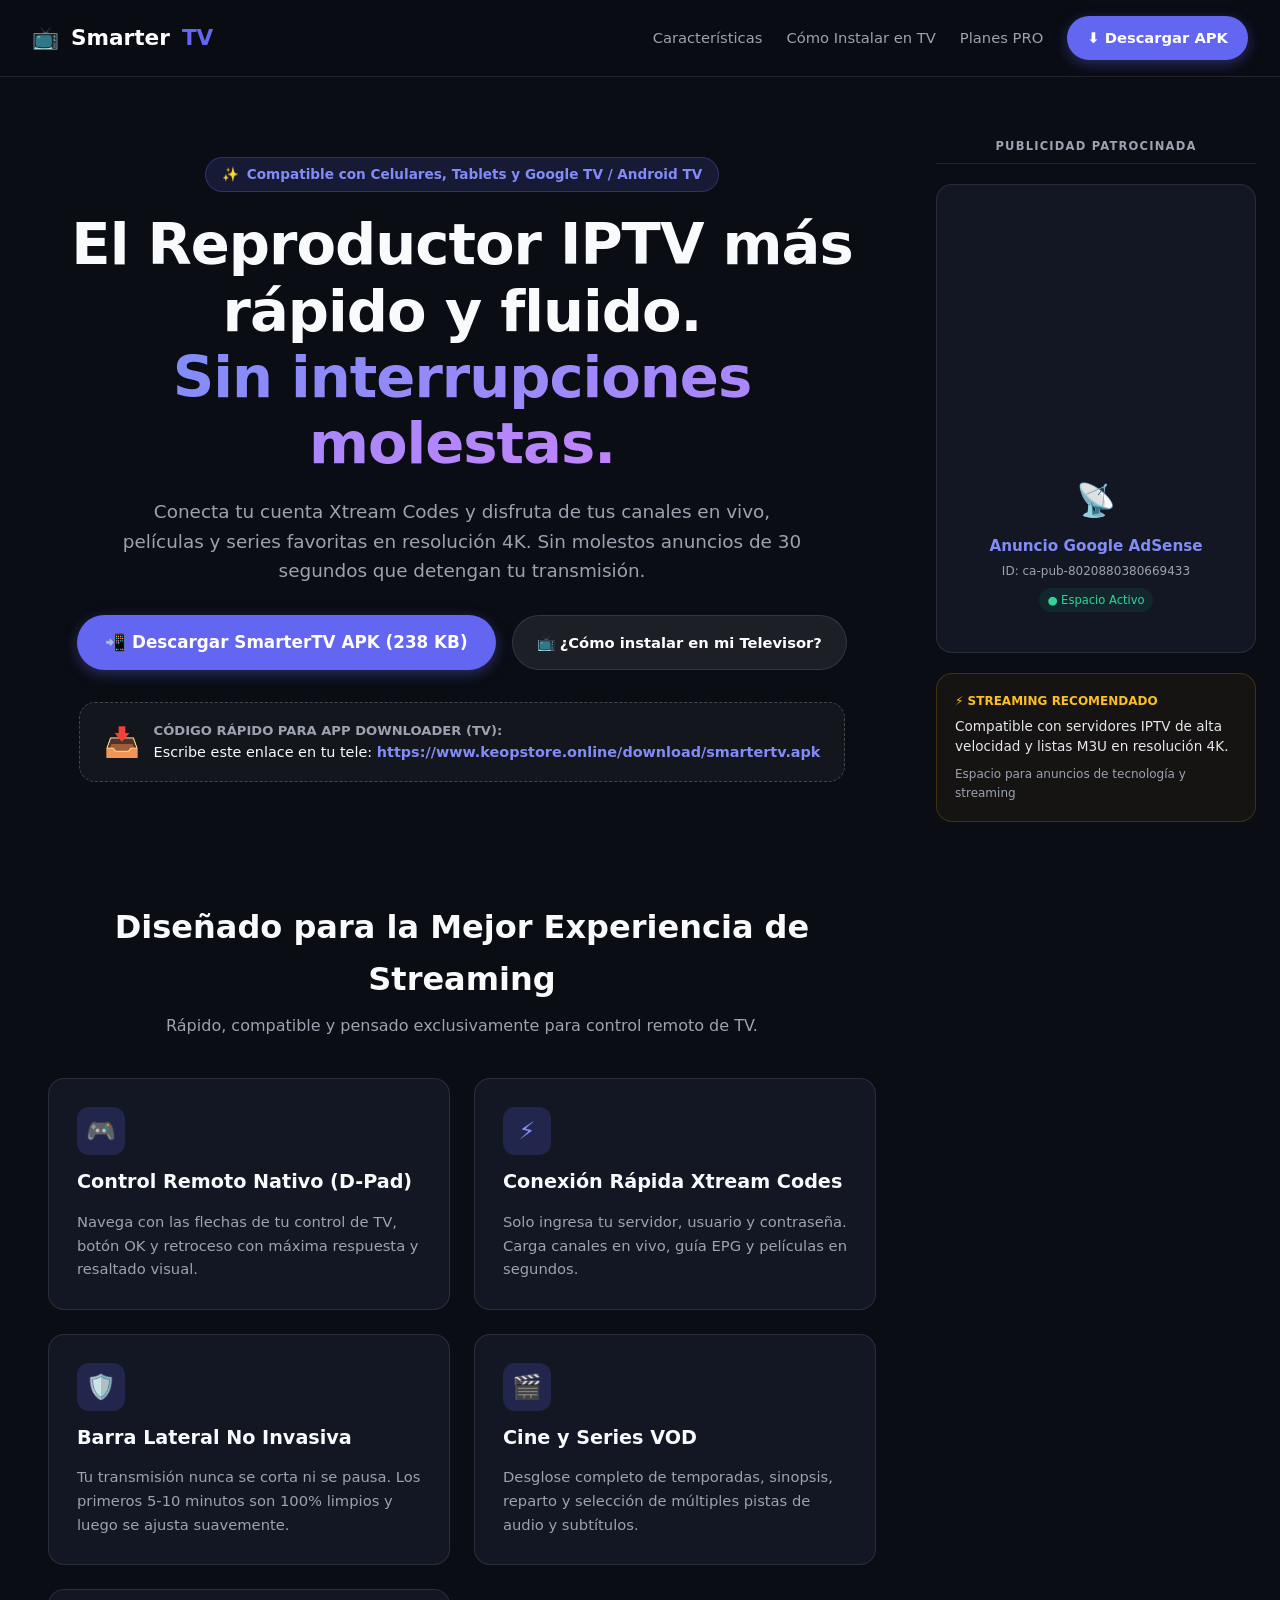
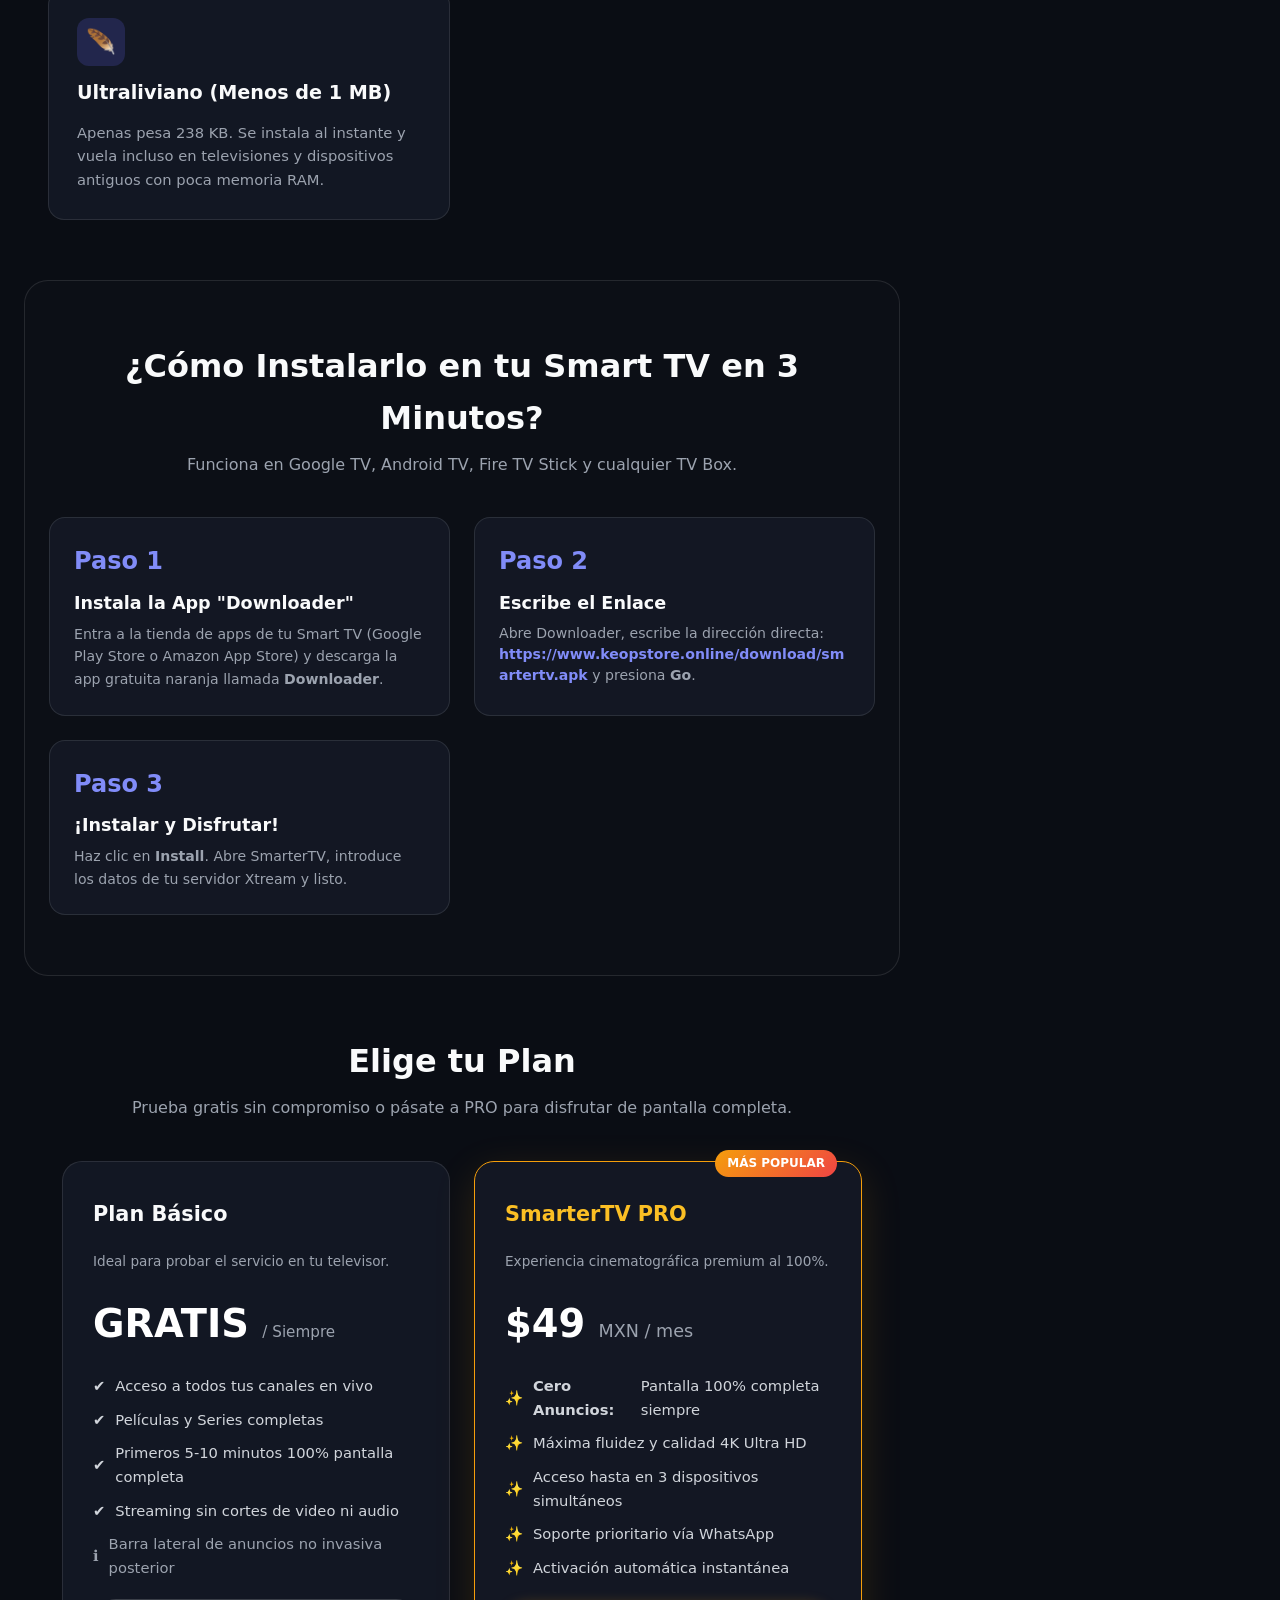
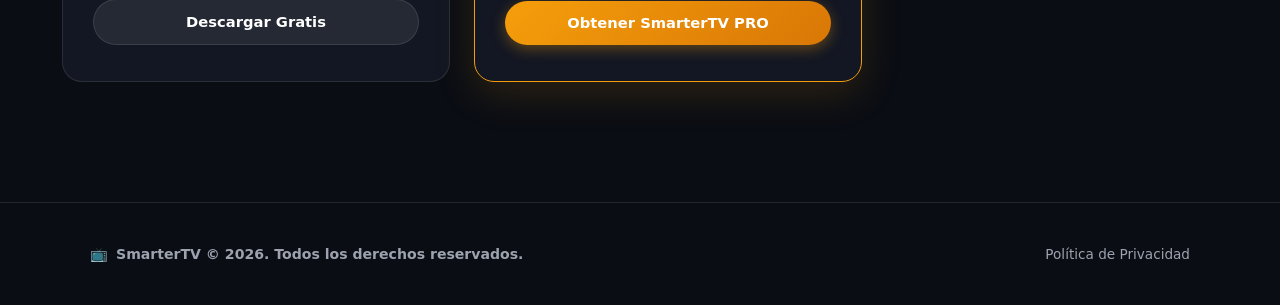
==== index.html @ 1b59f521 "seo: add Google Search Console site verification meta tag" ====
<!DOCTYPE html>
<html lang="es">
<head>
  <meta charset="UTF-8">
  <meta name="viewport" content="width=device-width, initial-scale=1.0">
  <title>SmarterTV - Reproductor IPTV para Android y Google TV</title>
  <meta name="description" content="Descarga SmarterTV APK para Android, Google TV y Fire TV. El reproductor IPTV más rápido y fluido con soporte para Xtream Codes y listas M3U en resolución 4K.">
  <meta name="keywords" content="smartertv, iptv smarter, descargar iptv apk, reproductor iptv android, google tv iptv, fire tv stick iptv, xtream codes player, iptv player apk, keopstore">
  <meta name="robots" content="index, follow">
  <meta name="google-site-verification" content="9b9QQz3nNaq6kg4qbpo79IBWrQBUPNA_Uh6lxM2m7lY">
  <link rel="canonical" href="https://www.keopstore.online/">

  <!-- Open Graph / Redes Sociales y WhatsApp -->
  <meta property="og:type" content="website">
  <meta property="og:url" content="https://www.keopstore.online/">
  <meta property="og:title" content="SmarterTV - Reproductor IPTV para Android y Google TV">
  <meta property="og:description" content="Descarga el reproductor IPTV más rápido y ligero (238 KB) para teléfonos, tablets y Smart TVs. Compatible con Xtream Codes.">
  <meta property="og:site_name" content="SmarterTV">

  <!-- Twitter Card -->
  <meta name="twitter:card" content="summary_large_image">
  <meta name="twitter:title" content="SmarterTV - Reproductor IPTV para Android y Google TV">
  <meta name="twitter:description" content="Descarga SmarterTV APK gratis. Compatible con Google TV, Android TV y Fire TV.">

  <!-- Marcado Estructurado Schema.org para Google Search -->
  <script type="application/ld+json">
  {
    "@context": "https://schema.org",
    "@type": "SoftwareApplication",
    "name": "SmarterTV",
    "operatingSystem": "Android, Android TV, Google TV, Fire OS",
    "applicationCategory": "MultimediaApplication",
    "offers": {
      "@type": "Offer",
      "price": "0",
      "priceCurrency": "MXN"
    },
    "description": "El reproductor IPTV más rápido y fluido para Android y Google TV con soporte para control remoto y Xtream Codes.",
    "downloadUrl": "https://www.keopstore.online/download/smartertv.apk",
    "fileSize": "238KB"
  }
  </script>

  <link rel="stylesheet" href="css/web.css">

  <!-- Google AdSense Oficial -->
  <script async src="https://pagead2.googlesyndication.com/pagead/js/adsbygoogle.js?client=ca-pub-8020880380669433"
     crossorigin="anonymous"></script>
</head>
<body>

  <!-- Navigation -->
  <header class="navbar">
    <a href="#" class="nav-brand">
      <span>📺</span> Smarter<span>TV</span>
    </a>
    <nav class="nav-links">
      <a href="#features" class="nav-link">Características</a>
      <a href="#how-to-install" class="nav-link">Cómo Instalar en TV</a>
      <a href="#pricing" class="nav-link">Planes PRO</a>
      <a href="/download/smartertv.apk" class="btn btn-primary">
        <span>⬇️ Descargar APK</span>
      </a>
    </nav>
  </header>

  <!-- Main Web Layout with Right Ad Sidebar -->
  <div class="web-layout">

    <!-- Left & Center Main Content Column -->
    <div class="web-main-column">

      <!-- Hero Section -->
      <section class="hero">
        <div class="hero-pill">
          <span>✨</span> Compatible con Celulares, Tablets y Google TV / Android TV
        </div>

        <h1 class="hero-title">
          El Reproductor IPTV más rápido y fluido.<br>
          <span>Sin interrupciones molestas.</span>
        </h1>

        <p class="hero-desc">
          Conecta tu cuenta Xtream Codes y disfruta de tus canales en vivo, películas y series favoritas en resolución 4K. Sin molestos anuncios de 30 segundos que detengan tu transmisión.
        </p>

        <div class="hero-actions">
          <a href="/download/smartertv.apk" class="btn btn-primary" style="padding: 14px 28px; font-size: 1.05rem;">
            <span>📲 Descargar SmarterTV APK (238 KB)</span>
          </a>
          <a href="#how-to-install" class="btn btn-secondary" style="padding: 14px 24px;">
            <span>📺 ¿Cómo instalar en mi Televisor?</span>
          </a>
        </div>

        <!-- Downloader App Direct Box for TV -->
        <div class="downloader-box">
          <div style="font-size: 1.8rem;">📥</div>
          <div style="text-align: left;">
            <div style="font-size: 0.82rem; color: var(--text-muted); font-weight: 600;">CÓDIGO RÁPIDO PARA APP DOWNLOADER (TV):</div>
            <div style="font-size: 0.9rem;">Escribe este enlace en tu tele: <strong style="color: #818cf8;">https://www.keopstore.online/download/smartertv.apk</strong></div>
          </div>
        </div>
      </section>

      <!-- Features Grid -->
      <section id="features" class="section">
        <div class="section-header">
          <h2 class="section-title">Diseñado para la Mejor Experiencia de Streaming</h2>
          <p style="color: var(--text-muted);">Rápido, compatible y pensado exclusivamente para control remoto de TV.</p>
        </div>

        <div class="features-grid">
          <div class="feature-card">
            <div class="feature-icon">🎮</div>
            <h3 style="font-size: 1.2rem; font-weight: 700;">Control Remoto Nativo (D-Pad)</h3>
            <p style="color: var(--text-muted); font-size: 0.92rem;">
              Navega con las flechas de tu control de TV, botón OK y retroceso con máxima respuesta y resaltado visual.
            </p>
          </div>

          <div class="feature-card">
            <div class="feature-icon">⚡</div>
            <h3 style="font-size: 1.2rem; font-weight: 700;">Conexión Rápida Xtream Codes</h3>
            <p style="color: var(--text-muted); font-size: 0.92rem;">
              Solo ingresa tu servidor, usuario y contraseña. Carga canales en vivo, guía EPG y películas en segundos.
            </p>
          </div>

          <div class="feature-card">
            <div class="feature-icon">🛡️</div>
            <h3 style="font-size: 1.2rem; font-weight: 700;">Barra Lateral No Invasiva</h3>
            <p style="color: var(--text-muted); font-size: 0.92rem;">
              Tu transmisión nunca se corta ni se pausa. Los primeros 5-10 minutos son 100% limpios y luego se ajusta suavemente.
            </p>
          </div>

          <div class="feature-card">
            <div class="feature-icon">🎬</div>
            <h3 style="font-size: 1.2rem; font-weight: 700;">Cine y Series VOD</h3>
            <p style="color: var(--text-muted); font-size: 0.92rem;">
              Desglose completo de temporadas, sinopsis, reparto y selección de múltiples pistas de audio y subtítulos.
            </p>
          </div>

          <div class="feature-card">
            <div class="feature-icon">🪶</div>
            <h3 style="font-size: 1.2rem; font-weight: 700;">Ultraliviano (Menos de 1 MB)</h3>
            <p style="color: var(--text-muted); font-size: 0.92rem;">
              Apenas pesa 238 KB. Se instala al instante y vuela incluso en televisiones y dispositivos antiguos con poca memoria RAM.
            </p>
          </div>
        </div>
      </section>

      <!-- How to Install on TV -->
      <section id="how-to-install" class="section" style="background: rgba(255,255,255,0.01); border-radius: 24px; border: 1px solid var(--border);">
        <div class="section-header">
          <h2 class="section-title">¿Cómo Instalarlo en tu Smart TV en 3 Minutos?</h2>
          <p style="color: var(--text-muted);">Funciona en Google TV, Android TV, Fire TV Stick y cualquier TV Box.</p>
        </div>

        <div style="display: grid; grid-template-columns: repeat(auto-fit, minmax(260px, 1fr)); gap: 24px;">
          <div style="background: var(--bg-card); padding: 24px; border-radius: 16px; border: 1px solid var(--border);">
            <div style="font-size: 1.5rem; font-weight: 800; color: #818cf8; margin-bottom: 8px;">Paso 1</div>
            <h4 style="font-size: 1.1rem; margin-bottom: 6px;">Instala la App "Downloader"</h4>
            <p style="color: var(--text-muted); font-size: 0.88rem;">
              Entra a la tienda de apps de tu Smart TV (Google Play Store o Amazon App Store) y descarga la app gratuita naranja llamada <strong>Downloader</strong>.
            </p>
          </div>

          <div style="background: var(--bg-card); padding: 24px; border-radius: 16px; border: 1px solid var(--border);">
            <div style="font-size: 1.5rem; font-weight: 800; color: #818cf8; margin-bottom: 8px;">Paso 2</div>
            <h4 style="font-size: 1.1rem; margin-bottom: 6px;">Escribe el Enlace</h4>
            <p style="color: var(--text-muted); font-size: 0.88rem; line-height: 1.5;">
              Abre Downloader, escribe la dirección directa: <br><strong style="color: #818cf8; word-break: break-all;">https://www.keopstore.online/download/smartertv.apk</strong> y presiona <strong>Go</strong>.
            </p>
          </div>

          <div style="background: var(--bg-card); padding: 24px; border-radius: 16px; border: 1px solid var(--border);">
            <div style="font-size: 1.5rem; font-weight: 800; color: #818cf8; margin-bottom: 8px;">Paso 3</div>
            <h4 style="font-size: 1.1rem; margin-bottom: 6px;">¡Instalar y Disfrutar!</h4>
            <p style="color: var(--text-muted); font-size: 0.88rem;">
              Haz clic en <strong>Install</strong>. Abre SmarterTV, introduce los datos de tu servidor Xtream y listo.
            </p>
          </div>
        </div>
      </section>

      <!-- Pricing Plans -->
      <section id="pricing" class="section">
        <div class="section-header">
          <h2 class="section-title">Elige tu Plan</h2>
          <p style="color: var(--text-muted);">Prueba gratis sin compromiso o pásate a PRO para disfrutar de pantalla completa.</p>
        </div>

        <div class="pricing-grid">
          <!-- Free Plan -->
          <div class="price-card">
            <h3 style="font-size: 1.3rem;">Plan Básico</h3>
            <p style="color: var(--text-muted); font-size: 0.85rem;">Ideal para probar el servicio en tu televisor.</p>
            <div class="price-tag">GRATIS <span>/ Siempre</span></div>

            <ul class="feature-list">
              <li><span>✔</span> Acceso a todos tus canales en vivo</li>
              <li><span>✔</span> Películas y Series completas</li>
              <li><span>✔</span> Primeros 5-10 minutos 100% pantalla completa</li>
              <li><span>✔</span> Streaming sin cortes de video ni audio</li>
              <li style="color: var(--text-muted);"><span>ℹ</span> Barra lateral de anuncios no invasiva posterior</li>
            </ul>

            <a href="/download/smartertv.apk" class="btn btn-secondary" style="margin-top: auto;">Descargar Gratis</a>
          </div>

          <!-- PRO Plan -->
          <div class="price-card featured">
            <div style="position: absolute; top: -12px; right: 24px; background: linear-gradient(135deg, #f59e0b, #ef4444); color:#fff; font-size:0.75rem; font-weight:800; padding:4px 12px; border-radius:9999px;">
              MÁS POPULAR
            </div>

            <h3 style="font-size: 1.3rem; color: #fbbf24;">SmarterTV PRO</h3>
            <p style="color: var(--text-muted); font-size: 0.85rem;">Experiencia cinematográfica premium al 100%.</p>
            <div class="price-tag">$49 <span style="font-size:1.1rem;">MXN / mes</span></div>

            <ul class="feature-list">
              <li><span>✨</span> <strong>Cero Anuncios:</strong> Pantalla 100% completa siempre</li>
              <li><span>✨</span> Máxima fluidez y calidad 4K Ultra HD</li>
              <li><span>✨</span> Acceso hasta en 3 dispositivos simultáneos</li>
              <li><span>✨</span> Soporte prioritario vía WhatsApp</li>
              <li><span>✨</span> Activación automática instantánea</li>
            </ul>

            <a href="#pricing" onclick="alert('Escanea el código QR desde tu app SmarterTV en la tele o contáctanos para activar tu código PRO.')" class="btn btn-gold" style="margin-top: auto;">
              Obtener SmarterTV PRO
            </a>
          </div>
        </div>
      </section>

    </div>

    <!-- Right Column: AdSense & Sponsor Sticky Sidebar -->
    <aside class="web-ad-sidebar">
      <div class="ad-sticky-container">
        <div class="ad-header-label">PUBLICIDAD PATROCINADA</div>

        <!-- Google AdSense Official Block -->
        <div class="adsense-slot-wrapper">
          <ins class="adsbygoogle"
               style="display:block; width: 100%; min-height: 250px;"
               data-ad-client="ca-pub-8020880380669433"
               data-ad-format="rectangle,vertical"
               data-full-width-responsive="true"></ins>
          <script>
               (adsbygoogle = window.adsbygoogle || []).push({});
          </script>

          <!-- Marco visual de respaldo / Informativo mientras Google aprueba el dominio -->
          <div class="ad-placeholder-frame">
            <div style="font-size: 2rem; margin-bottom: 8px;">📡</div>
            <div style="font-weight: 700; color: #818cf8; font-size: 0.95rem;">Anuncio Google AdSense</div>
            <div style="color: var(--text-muted); font-size: 0.75rem; margin-top: 4px;">ID: ca-pub-8020880380669433</div>
            <div style="font-size: 0.72rem; color: #34d399; margin-top: 6px; background: rgba(16, 185, 129, 0.1); padding: 3px 8px; border-radius: 9999px;">
              ● Espacio Activo
            </div>
          </div>
        </div>

        <!-- Sponsor Direct Box -->
        <div class="ad-sponsor-box">
          <div style="font-size: 0.75rem; color: #fbbf24; font-weight: 700; text-transform: uppercase; margin-bottom: 6px;">⚡ Streaming Recomendado</div>
          <div style="font-size: 0.85rem; color: #e5e7eb; line-height: 1.45; margin-bottom: 8px;">
            Compatible con servidores IPTV de alta velocidad y listas M3U en resolución 4K.
          </div>
          <div style="font-size: 0.75rem; color: var(--text-muted);">Espacio para anuncios de tecnología y streaming</div>
        </div>
      </div>
    </aside>

  </div>

  <!-- Footer -->
  <footer class="footer">
    <div style="max-width: 1100px; margin: 0 auto; display: flex; flex-wrap: wrap; justify-content: space-between; align-items: center; gap: 20px;">
      <div style="display: flex; align-items: center; gap: 8px; font-weight: 700;">
        <span>📺</span> SmarterTV &copy; 2026. Todos los derechos reservados.
      </div>
      <div>
        <a href="privacy.html" style="color: var(--text-muted); text-decoration: none; font-size: 0.85rem;">
          Política de Privacidad
        </a>
      </div>
    </div>
  </footer>

</body>
</html>
---- css/web.css ----
/* ==========================================================================
   SmarterTV - Web Portal & Admin Panel Styles
   ========================================================================== */

:root {
  --bg-dark: #0a0d14;
  --bg-card: rgba(22, 27, 41, 0.75);
  --bg-surface: #141926;
  --bg-input: #1b2234;
  --primary: #6366f1;
  --primary-hover: #4f46e5;
  --primary-glow: rgba(99, 102, 241, 0.35);
  --accent-gold: #f59e0b;
  --accent-green: #10b981;
  --accent-red: #ef4444;
  --text-main: #f9fafb;
  --text-muted: #9ca3af;
  --border: rgba(255, 255, 255, 0.1);
  --radius-pill: 9999px;
  --radius-card: 16px;
  --font-family: system-ui, -apple-system, BlinkMacSystemFont, "Segoe UI", Roboto, sans-serif;
}

* {
  box-sizing: border-box;
  margin: 0;
  padding: 0;
}

body {
  font-family: var(--font-family);
  background: var(--bg-dark);
  color: var(--text-main);
  line-height: 1.6;
  overflow-x: hidden;
}

/* ================= Navbar ================= */
.navbar {
  position: sticky;
  top: 0;
  z-index: 100;
  background: rgba(10, 13, 20, 0.88);
  backdrop-filter: blur(14px);
  border-bottom: 1px solid var(--border);
  padding: 16px 32px;
  display: flex;
  align-items: center;
  justify-content: space-between;
}

.nav-brand {
  display: flex;
  align-items: center;
  gap: 12px;
  text-decoration: none;
  color: #ffffff;
  font-size: 1.35rem;
  font-weight: 800;
}

.nav-brand span {
  color: var(--primary);
}

.nav-links {
  display: flex;
  align-items: center;
  gap: 24px;
}

.nav-link {
  color: var(--text-muted);
  text-decoration: none;
  font-size: 0.92rem;
  font-weight: 500;
  transition: color 0.2s;
}

.nav-link:hover,
.nav-link.active {
  color: #ffffff;
}

/* ================= Buttons ================= */
.btn {
  padding: 10px 20px;
  border-radius: var(--radius-pill);
  font-size: 0.92rem;
  font-weight: 600;
  text-decoration: none;
  display: inline-flex;
  align-items: center;
  justify-content: center;
  gap: 8px;
  cursor: pointer;
  border: none;
  transition: all 0.2s cubic-bezier(0.4, 0, 0.2, 1);
}

.btn-primary {
  background: var(--primary);
  color: #ffffff;
  box-shadow: 0 4px 14px var(--primary-glow);
}

.btn-primary:hover {
  background: var(--primary-hover);
  transform: translateY(-2px);
  box-shadow: 0 8px 24px var(--primary-glow);
}

.btn-gold {
  background: linear-gradient(135deg, #f59e0b, #d97706);
  color: #ffffff;
  box-shadow: 0 4px 14px rgba(245, 158, 11, 0.35);
}

.btn-gold:hover {
  transform: translateY(-2px);
  box-shadow: 0 8px 24px rgba(245, 158, 11, 0.5);
}

.btn-secondary {
  background: rgba(255, 255, 255, 0.08);
  color: #ffffff;
  border: 1px solid var(--border);
}

.btn-secondary:hover {
  background: rgba(255, 255, 255, 0.14);
}

/* ================= Hero Section ================= */
.hero {
  padding: 80px 24px 60px;
  max-width: 1100px;
  margin: 0 auto;
  text-align: center;
  display: flex;
  flex-direction: column;
  align-items: center;
  gap: 20px;
}

.hero-pill {
  display: inline-flex;
  align-items: center;
  gap: 8px;
  padding: 6px 16px;
  background: rgba(99, 102, 241, 0.15);
  border: 1px solid rgba(99, 102, 241, 0.3);
  border-radius: var(--radius-pill);
  color: #818cf8;
  font-size: 0.85rem;
  font-weight: 600;
}

.hero-title {
  font-size: clamp(2.4rem, 5vw, 3.6rem);
  font-weight: 900;
  line-height: 1.15;
  letter-spacing: -1px;
}

.hero-title span {
  background: linear-gradient(135deg, #818cf8, #c084fc);
  -webkit-background-clip: text;
  -webkit-text-fill-color: transparent;
}

.hero-desc {
  font-size: 1.15rem;
  color: var(--text-muted);
  max-width: 680px;
}

.hero-actions {
  display: flex;
  flex-wrap: wrap;
  gap: 16px;
  justify-content: center;
  margin-top: 10px;
}

.downloader-box {
  background: rgba(255, 255, 255, 0.04);
  border: 1px dashed rgba(255, 255, 255, 0.2);
  border-radius: var(--radius-card);
  padding: 16px 24px;
  display: flex;
  align-items: center;
  gap: 14px;
  margin-top: 12px;
}

.downloader-code {
  font-family: monospace;
  font-size: 1.25rem;
  font-weight: 800;
  color: #fbbf24;
  background: rgba(0, 0, 0, 0.4);
  padding: 4px 12px;
  border-radius: 8px;
}

/* ================= Features Grid ================= */
.section {
  padding: 60px 24px;
  max-width: 1100px;
  margin: 0 auto;
}

.section-header {
  text-align: center;
  margin-bottom: 40px;
}

.section-title {
  font-size: 2rem;
  font-weight: 800;
  margin-bottom: 8px;
}

.features-grid {
  display: grid;
  grid-template-columns: repeat(auto-fit, minmax(300px, 1fr));
  gap: 24px;
}

.feature-card {
  background: var(--bg-card);
  border: 1px solid var(--border);
  border-radius: var(--radius-card);
  padding: 28px;
  display: flex;
  flex-direction: column;
  gap: 12px;
  transition: transform 0.2s, border-color 0.2s;
}

.feature-card:hover {
  transform: translateY(-4px);
  border-color: rgba(99, 102, 241, 0.4);
}

.feature-icon {
  width: 48px;
  height: 48px;
  border-radius: 12px;
  background: rgba(99, 102, 241, 0.2);
  color: #818cf8;
  display: flex;
  align-items: center;
  justify-content: center;
  font-size: 1.5rem;
}

/* ================= Pricing Cards ================= */
.pricing-grid {
  display: grid;
  grid-template-columns: repeat(auto-fit, minmax(280px, 1fr));
  gap: 24px;
  max-width: 800px;
  margin: 0 auto;
}

.price-card {
  background: var(--bg-card);
  border: 1px solid var(--border);
  border-radius: 20px;
  padding: 36px 30px;
  display: flex;
  flex-direction: column;
  gap: 20px;
  position: relative;
}

.price-card.featured {
  border-color: var(--accent-gold);
  box-shadow: 0 12px 40px rgba(245, 158, 11, 0.15);
}

.price-tag {
  font-size: 2.4rem;
  font-weight: 900;
  color: #ffffff;
}

.price-tag span {
  font-size: 0.95rem;
  color: var(--text-muted);
  font-weight: 500;
}

.feature-list {
  list-style: none;
  display: flex;
  flex-direction: column;
  gap: 10px;
  font-size: 0.92rem;
  color: #d1d5db;
}

.feature-list li {
  display: flex;
  align-items: center;
  gap: 10px;
}

/* ================= Admin Panel Styles ================= */
.admin-container {
  max-width: 1200px;
  margin: 40px auto;
  padding: 0 24px;
}

.stats-grid {
  display: grid;
  grid-template-columns: repeat(auto-fit, minmax(240px, 1fr));
  gap: 20px;
  margin-bottom: 32px;
}

.stat-card {
  background: var(--bg-card);
  border: 1px solid var(--border);
  border-radius: var(--radius-card);
  padding: 24px;
  display: flex;
  flex-direction: column;
  gap: 6px;
}

.stat-label {
  font-size: 0.82rem;
  text-transform: uppercase;
  color: var(--text-muted);
  font-weight: 600;
  letter-spacing: 0.5px;
}

.stat-value {
  font-size: 2rem;
  font-weight: 800;
  color: #ffffff;
}

.stat-sub {
  font-size: 0.78rem;
  color: var(--accent-green);
  display: flex;
  align-items: center;
  gap: 4px;
}

.table-card {
  background: var(--bg-card);
  border: 1px solid var(--border);
  border-radius: var(--radius-card);
  overflow: hidden;
}

.table-header {
  padding: 20px 24px;
  border-bottom: 1px solid var(--border);
  display: flex;
  align-items: center;
  justify-content: space-between;
}

.data-table {
  width: 100%;
  border-collapse: collapse;
  text-align: left;
  font-size: 0.9rem;
}

.data-table th {
  padding: 14px 24px;
  background: rgba(255, 255, 255, 0.02);
  color: var(--text-muted);
  font-weight: 600;
  border-bottom: 1px solid var(--border);
}

.data-table td {
  padding: 16px 24px;
  border-bottom: 1px solid var(--border);
  color: #e5e7eb;
}

.badge {
  padding: 4px 10px;
  border-radius: var(--radius-pill);
  font-size: 0.75rem;
  font-weight: 600;
  display: inline-block;
}

.badge-active {
  background: rgba(16, 185, 129, 0.15);
  color: #34d399;
}

.badge-trial {
  background: rgba(245, 158, 11, 0.15);
  color: #fbbf24;
}

.badge-expired {
  background: rgba(239, 68, 68, 0.15);
  color: #f87171;
}

/* Footer */
.footer {
  border-top: 1px solid var(--border);
  padding: 40px 24px;
  text-align: center;
  color: var(--text-muted);
  font-size: 0.88rem;
  margin-top: 60px;
}

/* ================= Right Ad Sidebar Layout ================= */
.web-layout {
  max-width: 1400px;
  margin: 0 auto;
  display: flex;
  gap: 36px;
  padding: 0 24px;
}

.web-main-column {
  flex: 1;
  min-width: 0;
}

.web-ad-sidebar {
  width: 320px;
  flex-shrink: 0;
  padding-top: 60px;
}

.ad-sticky-container {
  position: sticky;
  top: 96px;
  display: flex;
  flex-direction: column;
  gap: 20px;
}

.ad-header-label {
  font-size: 0.72rem;
  letter-spacing: 1.2px;
  font-weight: 700;
  color: var(--text-muted);
  text-align: center;
  border-bottom: 1px solid var(--border);
  padding-bottom: 8px;
}

.adsense-slot-wrapper {
  background: var(--bg-card);
  border: 1px solid var(--border);
  border-radius: var(--radius-card);
  padding: 16px;
  min-height: 280px;
  display: flex;
  flex-direction: column;
  align-items: center;
  justify-content: center;
  text-align: center;
  position: relative;
  overflow: hidden;
}

.ad-placeholder-frame {
  display: flex;
  flex-direction: column;
  align-items: center;
  justify-content: center;
  padding: 24px 16px;
}

.ad-sponsor-box {
  background: rgba(245, 158, 11, 0.05);
  border: 1px solid rgba(245, 158, 11, 0.2);
  border-radius: var(--radius-card);
  padding: 18px;
  text-align: left;
}

@media (max-width: 1100px) {
  .web-layout {
    flex-direction: column;
    padding: 0 16px;
  }
  .web-ad-sidebar {
    width: 100%;
    max-width: 580px;
    margin: 0 auto;
    padding-top: 20px;
    padding-bottom: 30px;
  }
  .ad-sticky-container {
    position: static;
  }
}
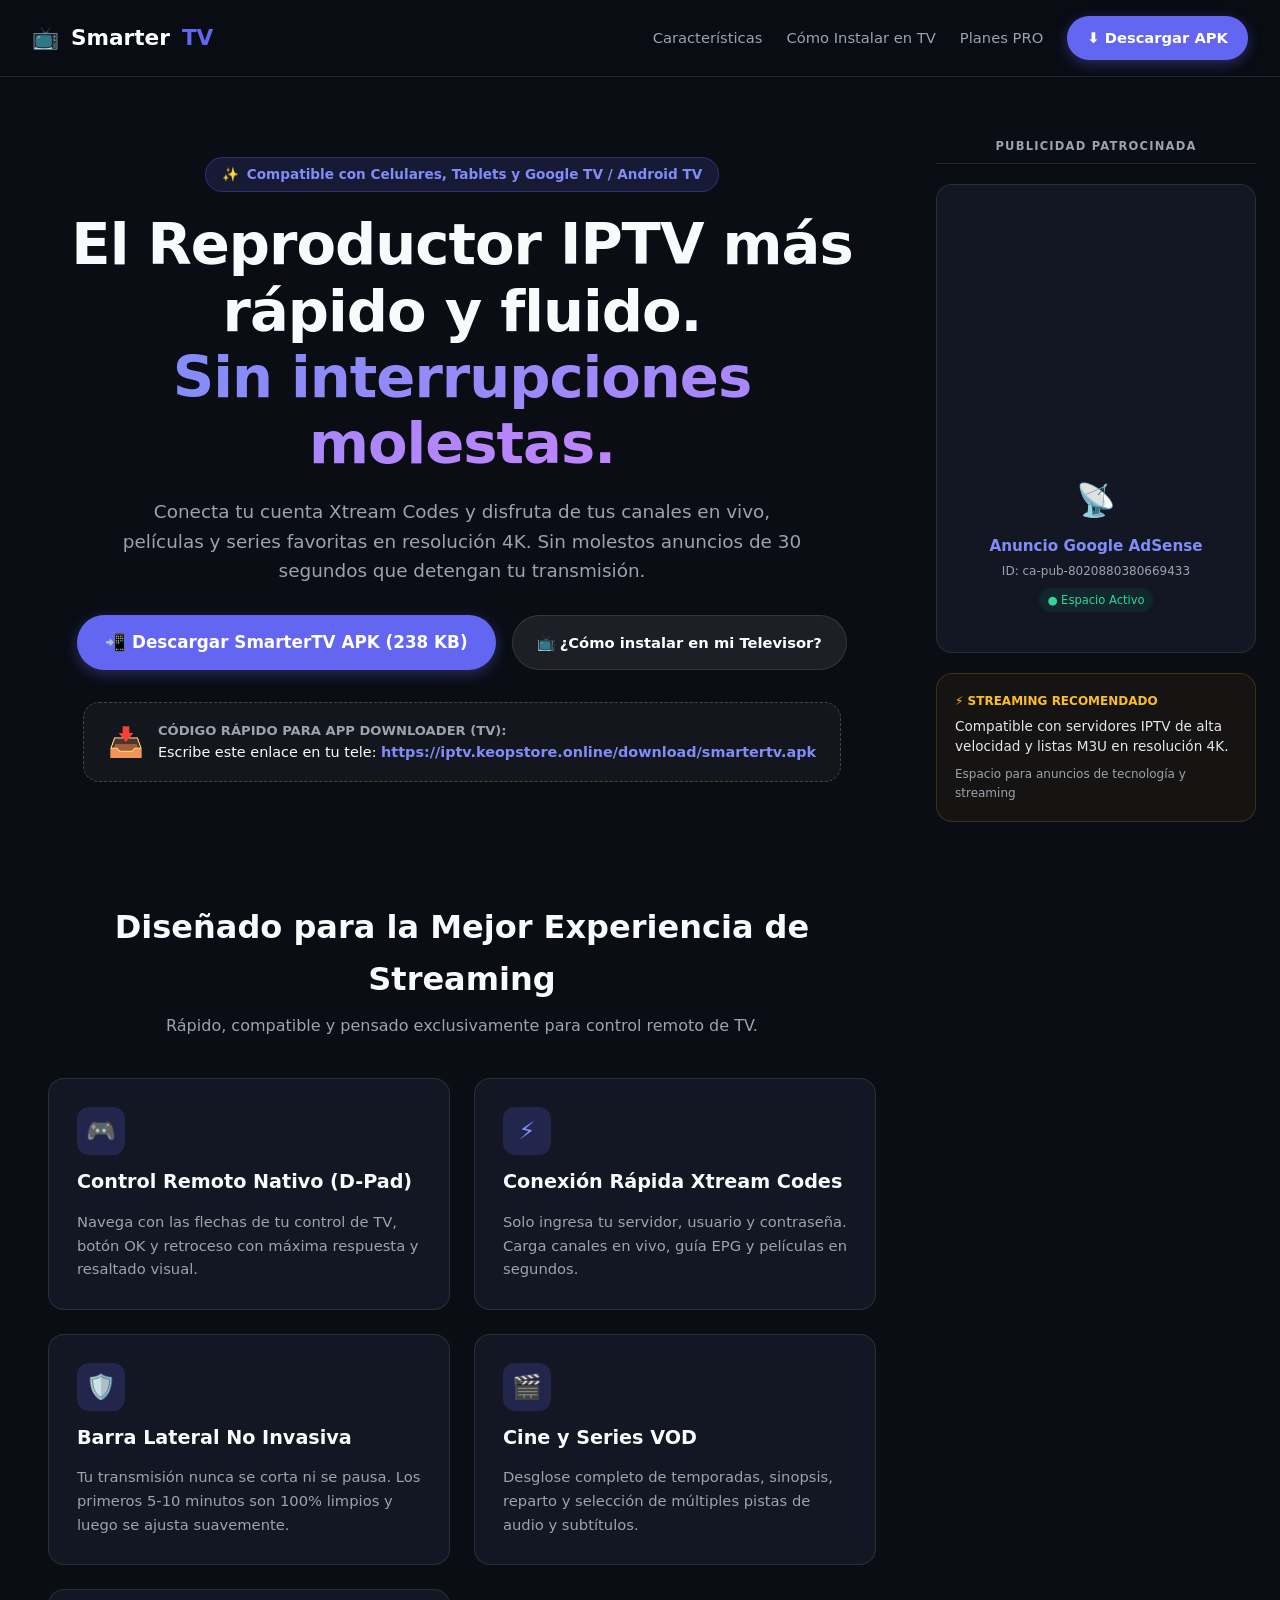
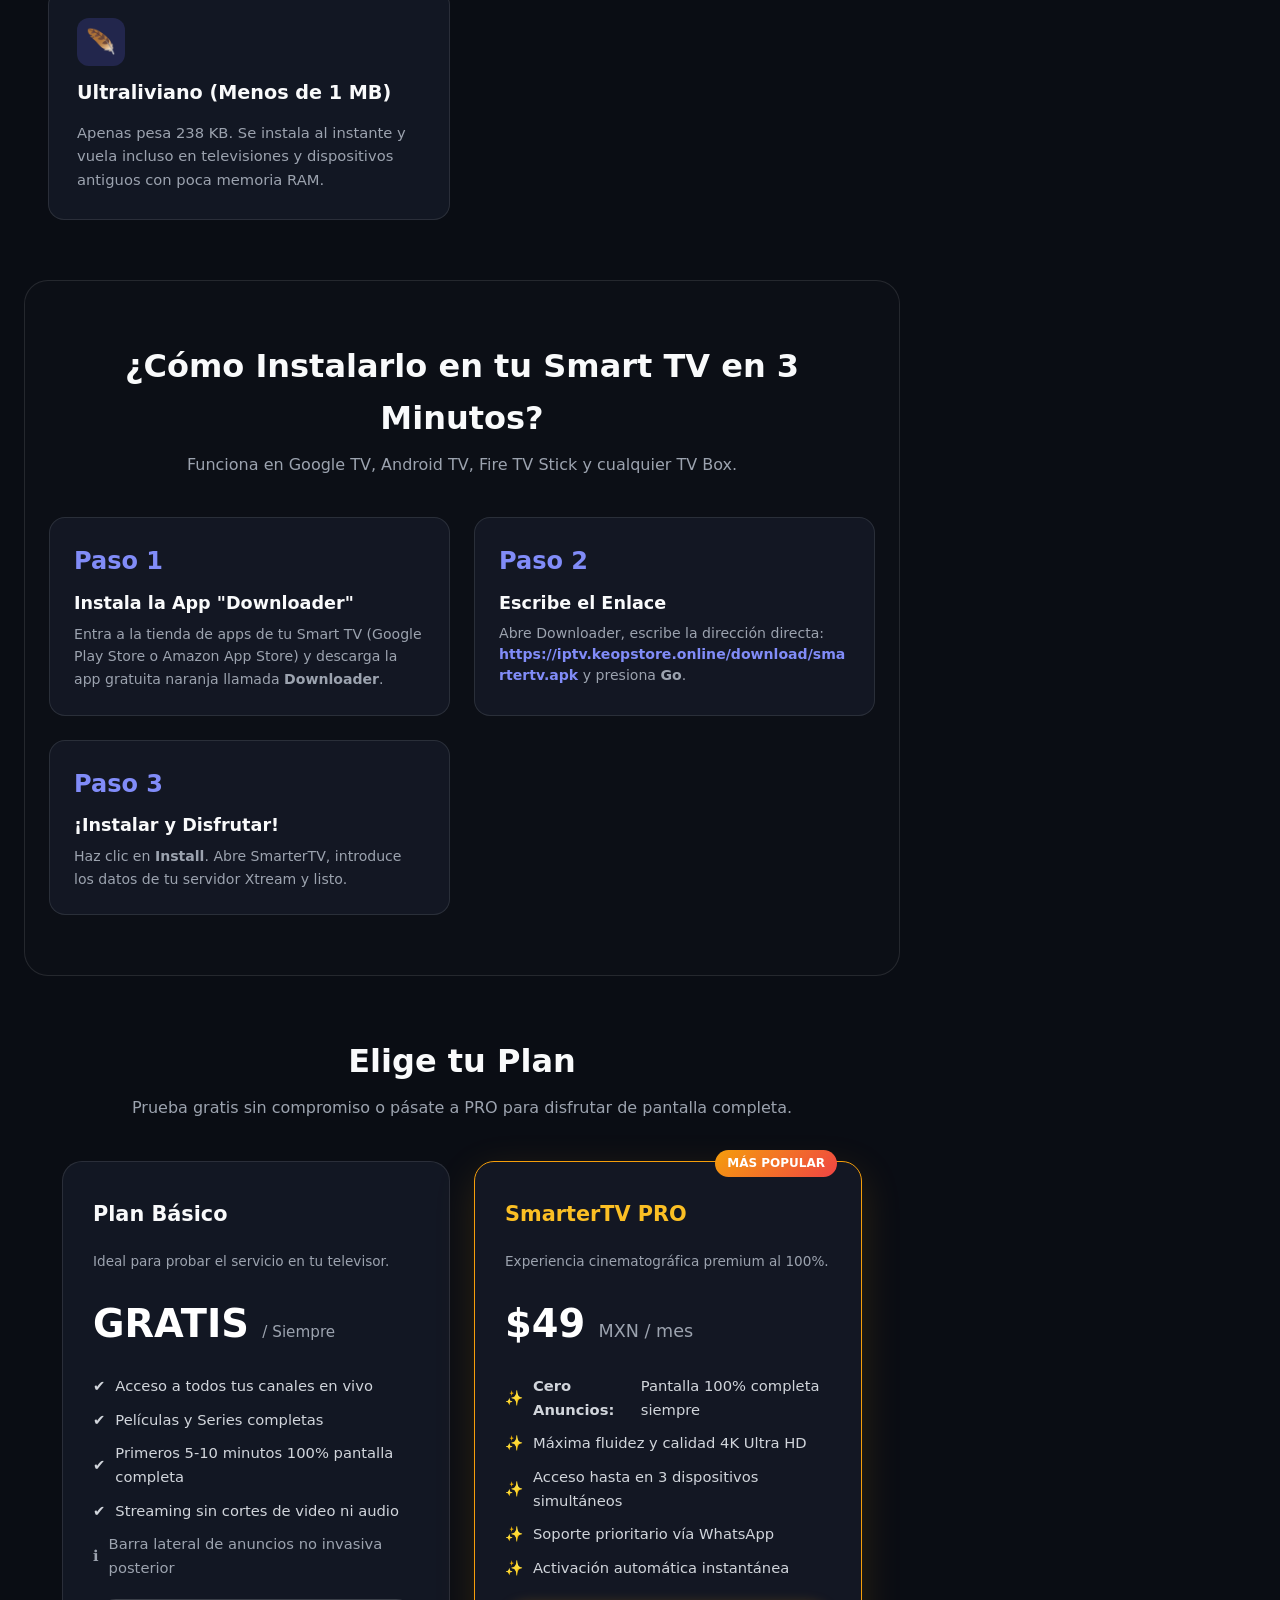
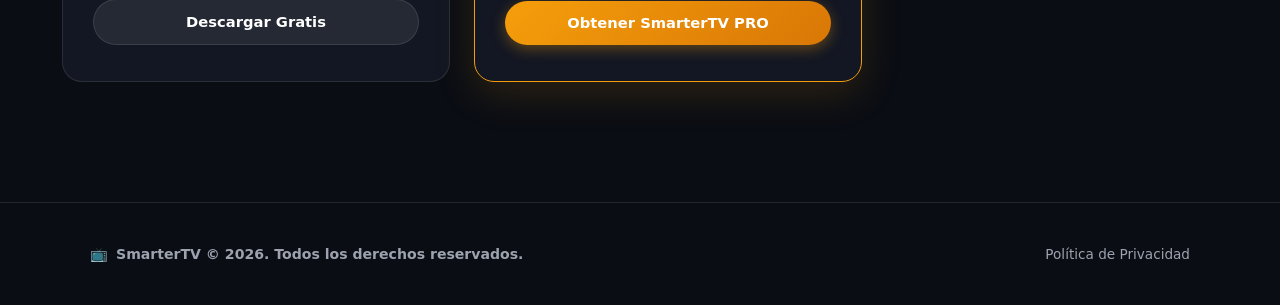
==== commit 512b9dc0: "feat: migrate domain references to iptv.keopstore.online subdomain" ====
--- a/index.html
+++ b/index.html
@@ -8,11 +8,11 @@
   <meta name="keywords" content="smartertv, iptv smarter, descargar iptv apk, reproductor iptv android, google tv iptv, fire tv stick iptv, xtream codes player, iptv player apk, keopstore">
   <meta name="robots" content="index, follow">
   <meta name="google-site-verification" content="9b9QQz3nNaq6kg4qbpo79IBWrQBUPNA_Uh6lxM2m7lY">
-  <link rel="canonical" href="https://www.keopstore.online/">
+  <link rel="canonical" href="https://iptv.keopstore.online/">
 
   <!-- Open Graph / Redes Sociales y WhatsApp -->
   <meta property="og:type" content="website">
-  <meta property="og:url" content="https://www.keopstore.online/">
+  <meta property="og:url" content="https://iptv.keopstore.online/">
   <meta property="og:title" content="SmarterTV - Reproductor IPTV para Android y Google TV">
   <meta property="og:description" content="Descarga el reproductor IPTV más rápido y ligero (238 KB) para teléfonos, tablets y Smart TVs. Compatible con Xtream Codes.">
   <meta property="og:site_name" content="SmarterTV">
@@ -36,7 +36,7 @@
       "priceCurrency": "MXN"
     },
     "description": "El reproductor IPTV más rápido y fluido para Android y Google TV con soporte para control remoto y Xtream Codes.",
-    "downloadUrl": "https://www.keopstore.online/download/smartertv.apk",
+    "downloadUrl": "https://iptv.keopstore.online/download/smartertv.apk",
     "fileSize": "238KB"
   }
   </script>
@@ -99,7 +99,7 @@
           <div style="font-size: 1.8rem;">📥</div>
           <div style="text-align: left;">
             <div style="font-size: 0.82rem; color: var(--text-muted); font-weight: 600;">CÓDIGO RÁPIDO PARA APP DOWNLOADER (TV):</div>
-            <div style="font-size: 0.9rem;">Escribe este enlace en tu tele: <strong style="color: #818cf8;">https://www.keopstore.online/download/smartertv.apk</strong></div>
+            <div style="font-size: 0.9rem;">Escribe este enlace en tu tele: <strong style="color: #818cf8;">https://iptv.keopstore.online/download/smartertv.apk</strong></div>
           </div>
         </div>
       </section>
@@ -174,7 +174,7 @@
             <div style="font-size: 1.5rem; font-weight: 800; color: #818cf8; margin-bottom: 8px;">Paso 2</div>
             <h4 style="font-size: 1.1rem; margin-bottom: 6px;">Escribe el Enlace</h4>
             <p style="color: var(--text-muted); font-size: 0.88rem; line-height: 1.5;">
-              Abre Downloader, escribe la dirección directa: <br><strong style="color: #818cf8; word-break: break-all;">https://www.keopstore.online/download/smartertv.apk</strong> y presiona <strong>Go</strong>.
+              Abre Downloader, escribe la dirección directa: <br><strong style="color: #818cf8; word-break: break-all;">https://iptv.keopstore.online/download/smartertv.apk</strong> y presiona <strong>Go</strong>.
             </p>
           </div>
 
--- a/css/web.css
+++ b/css/web.css
@@ -492,6 +492,53 @@
   text-align: left;
 }
 
+/* ================= Form Controls ================= */
+.form-group {
+  display: flex;
+  flex-direction: column;
+  gap: 8px;
+  width: 100%;
+  margin-bottom: 18px;
+  text-align: left;
+}
+
+.form-label {
+  display: block;
+  font-size: 0.88rem;
+  font-weight: 600;
+  color: #f3f4f6;
+  margin-bottom: 2px;
+}
+
+.form-input {
+  width: 100%;
+  padding: 12px 16px;
+  border-radius: 10px;
+  border: 1px solid var(--border);
+  background: var(--bg-surface);
+  color: #ffffff;
+  font-size: 0.95rem;
+  box-sizing: border-box;
+  transition: all 0.2s ease;
+  font-family: inherit;
+  display: block;
+}
+
+.form-input:focus {
+  border-color: #818cf8;
+  outline: none;
+  box-shadow: 0 0 14px rgba(99, 102, 241, 0.35);
+  background: #181f30;
+}
+
+.form-help {
+  font-size: 0.78rem;
+  color: var(--text-muted);
+  line-height: 1.4;
+  margin-top: 4px;
+  display: block;
+}
+
 @media (max-width: 1100px) {
   .web-layout {
     flex-direction: column;
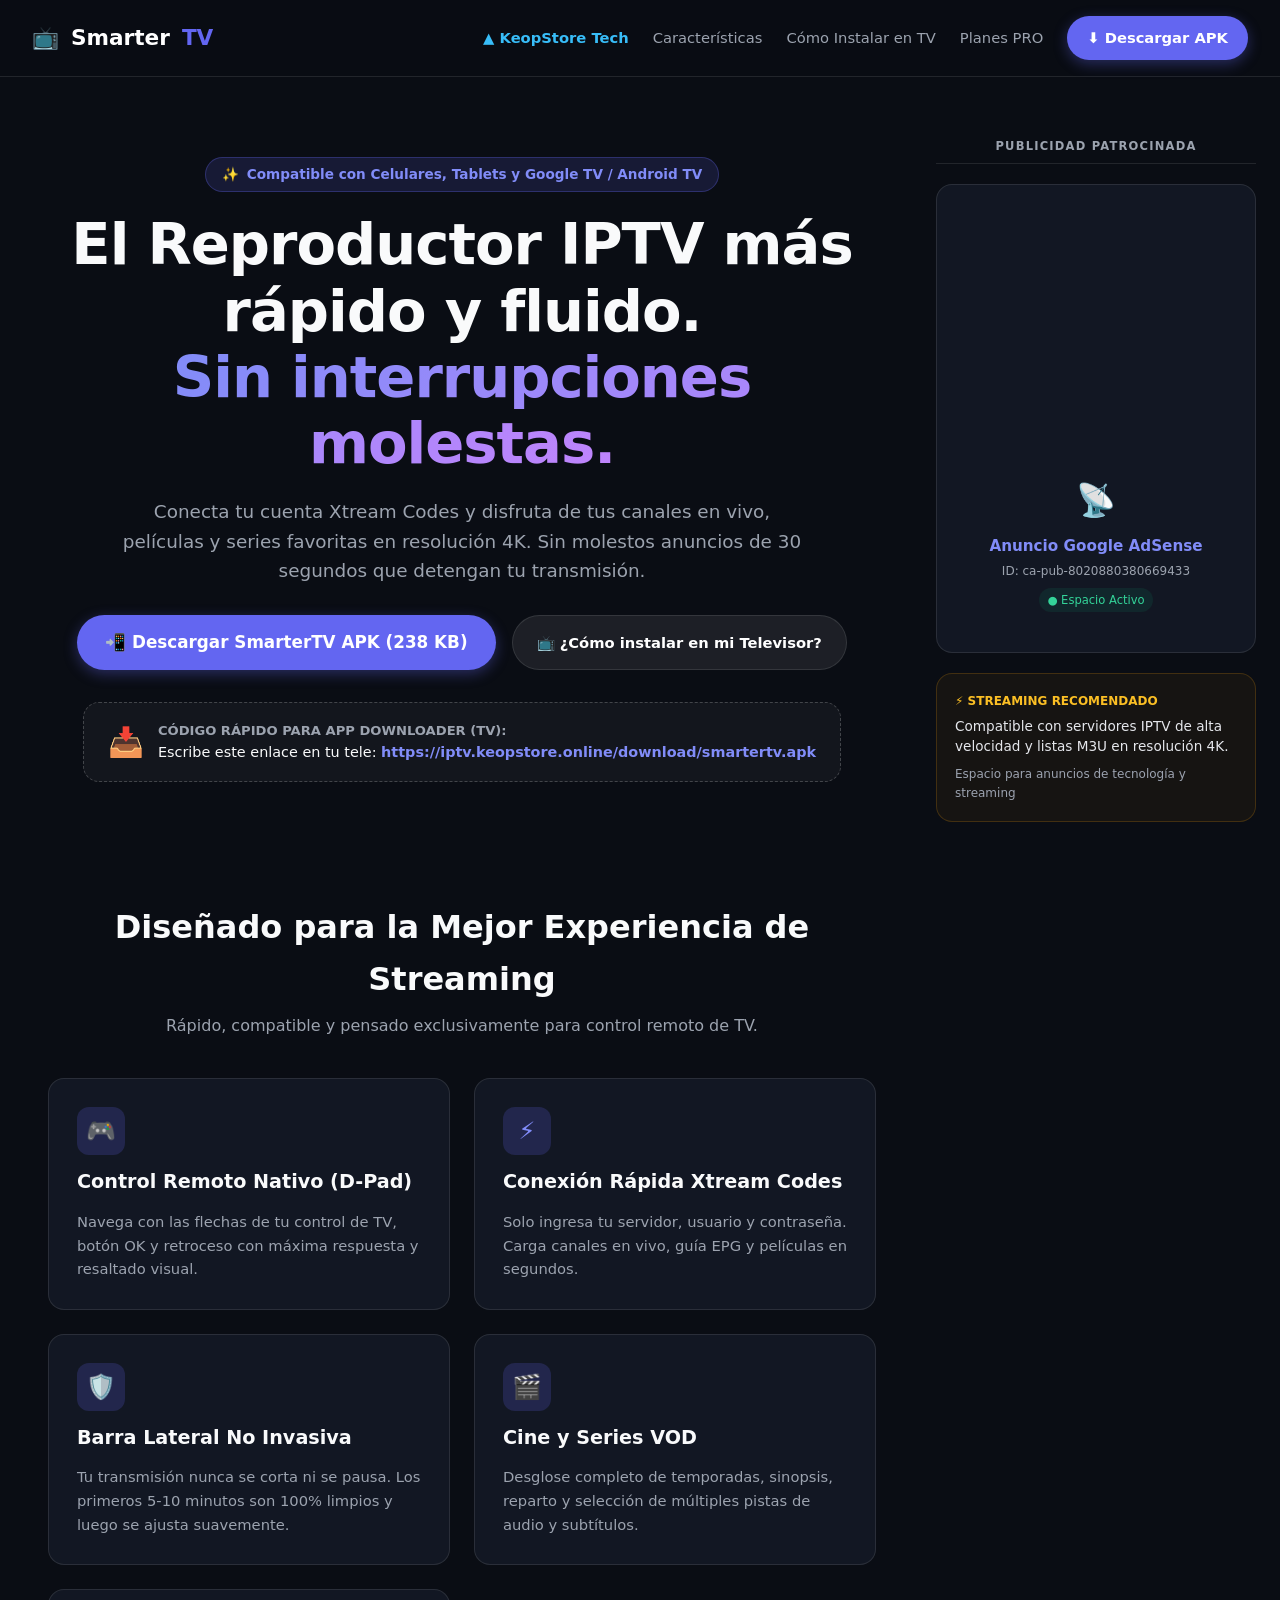
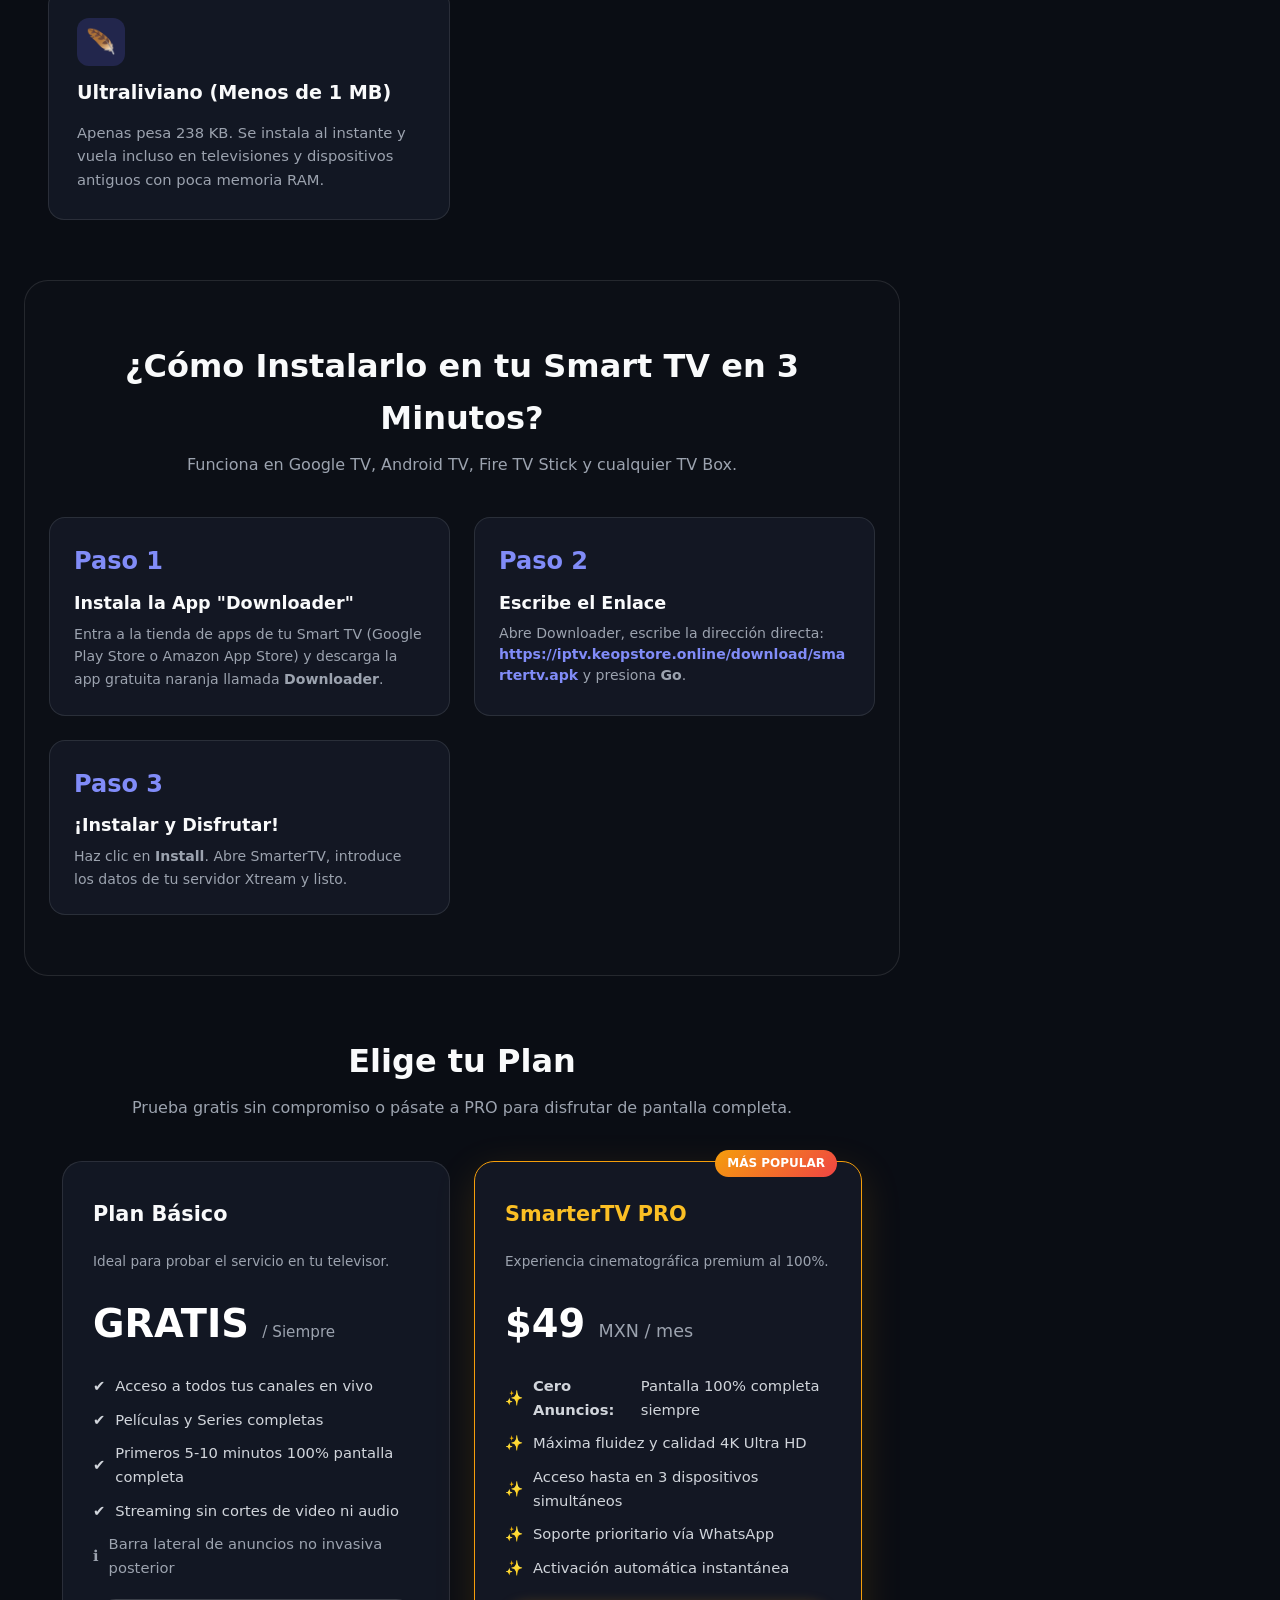
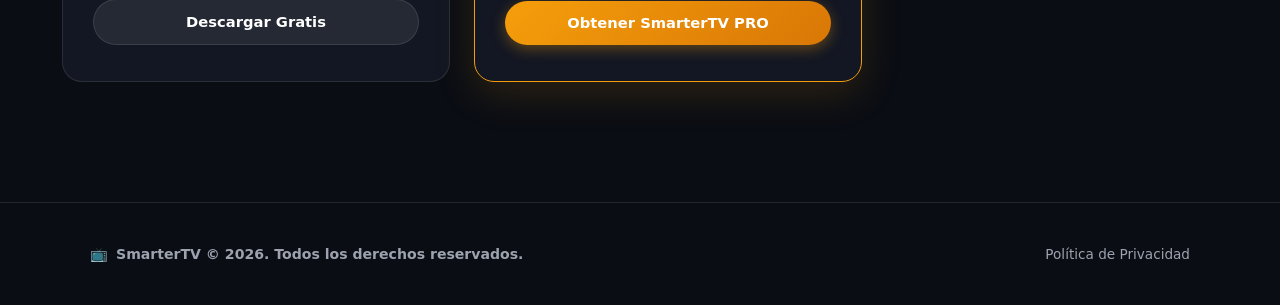
==== commit 465540d5: "Add link to KeopStore Tech portal in navigation" ====
--- a/index.html
+++ b/index.html
@@ -55,6 +55,7 @@
       <span>📺</span> Smarter<span>TV</span>
     </a>
     <nav class="nav-links">
+      <a href="https://keopstore.online" target="_blank" class="nav-link" style="color: #38bdf8; font-weight: 600;">▲ KeopStore Tech</a>
       <a href="#features" class="nav-link">Características</a>
       <a href="#how-to-install" class="nav-link">Cómo Instalar en TV</a>
       <a href="#pricing" class="nav-link">Planes PRO</a>
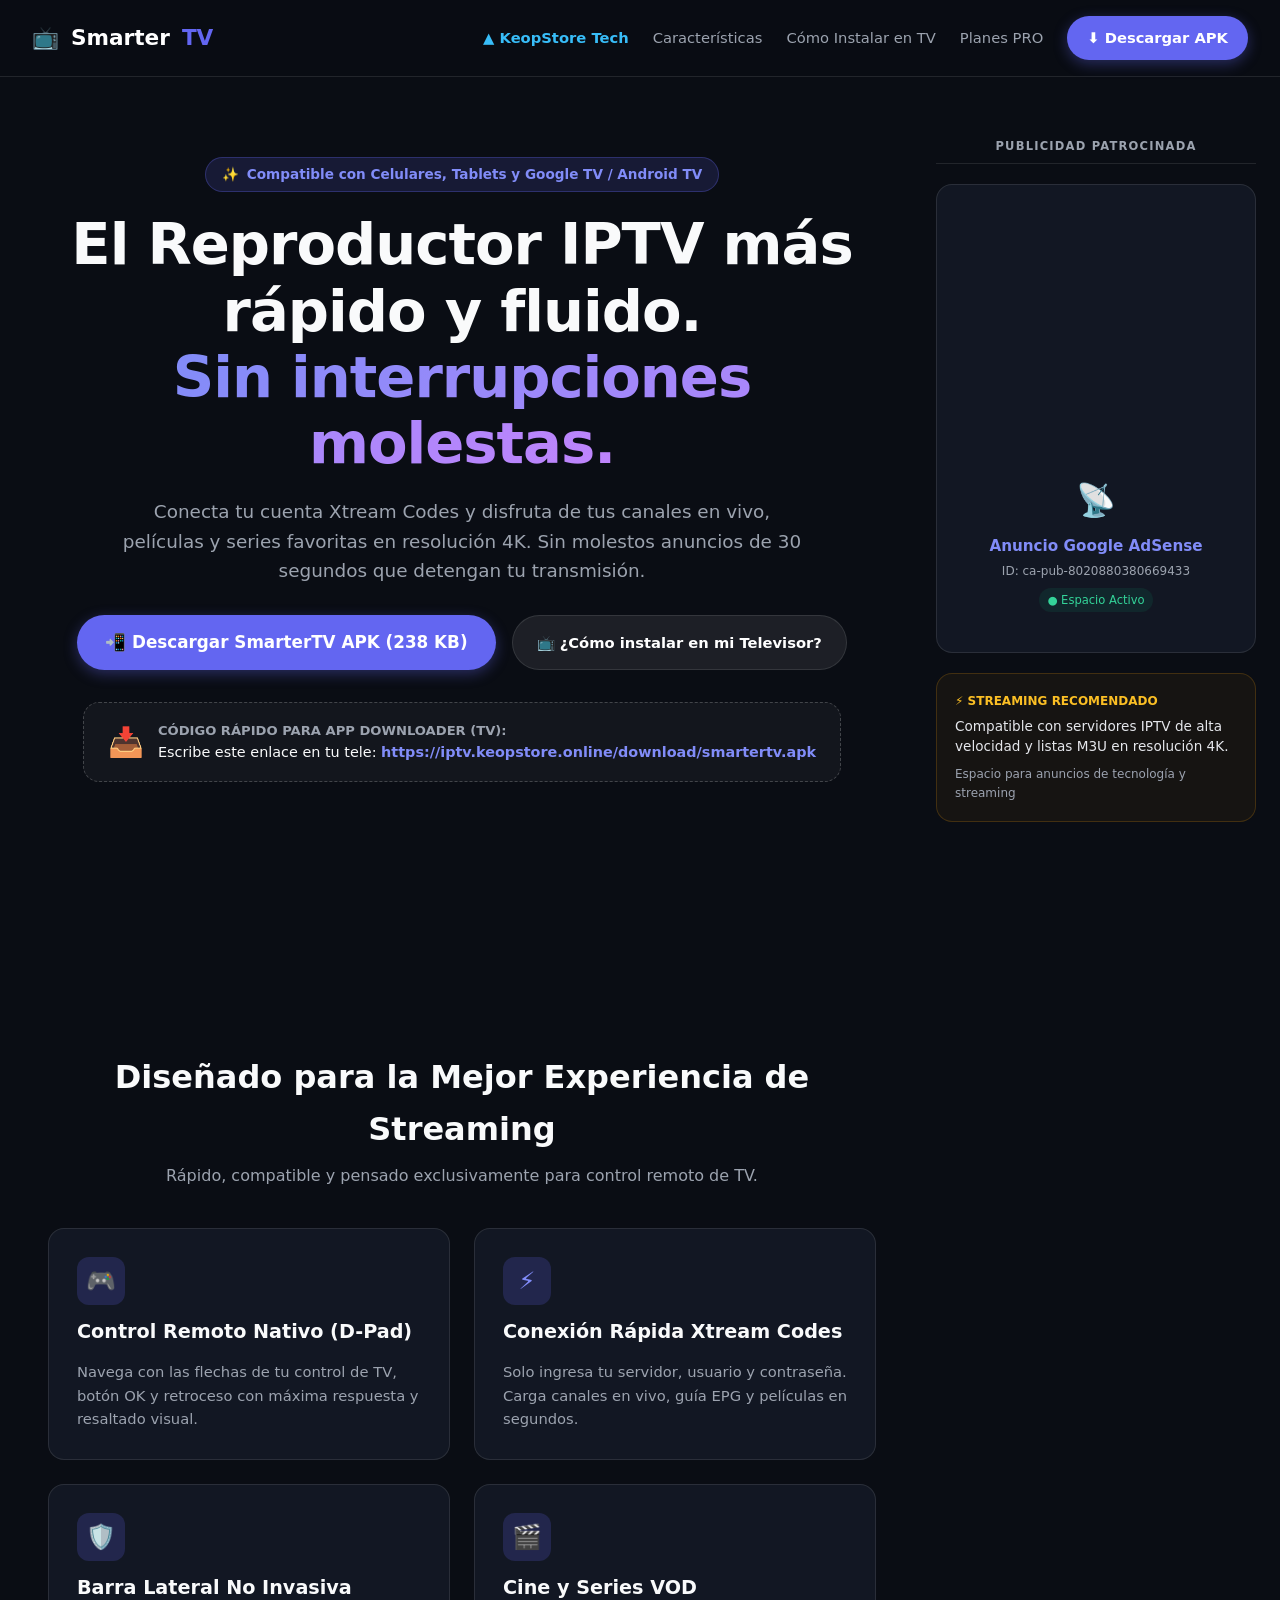
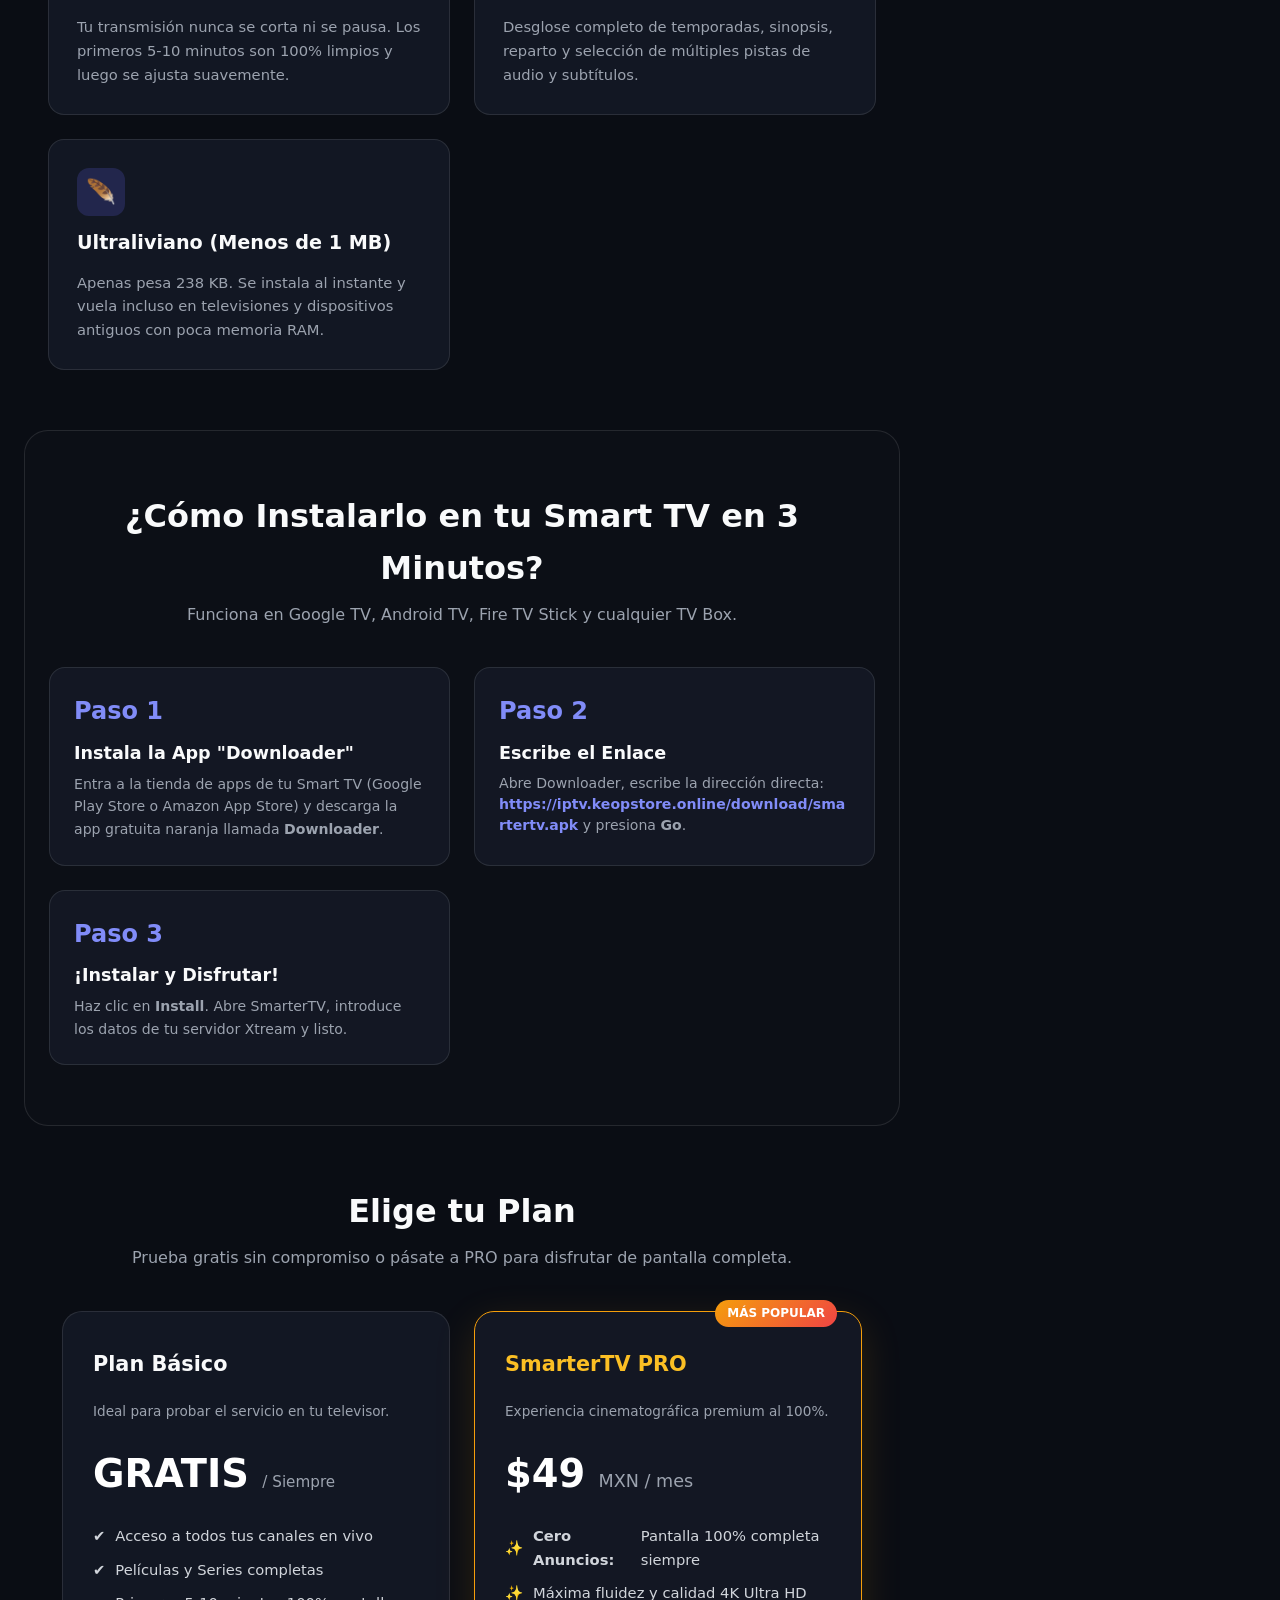
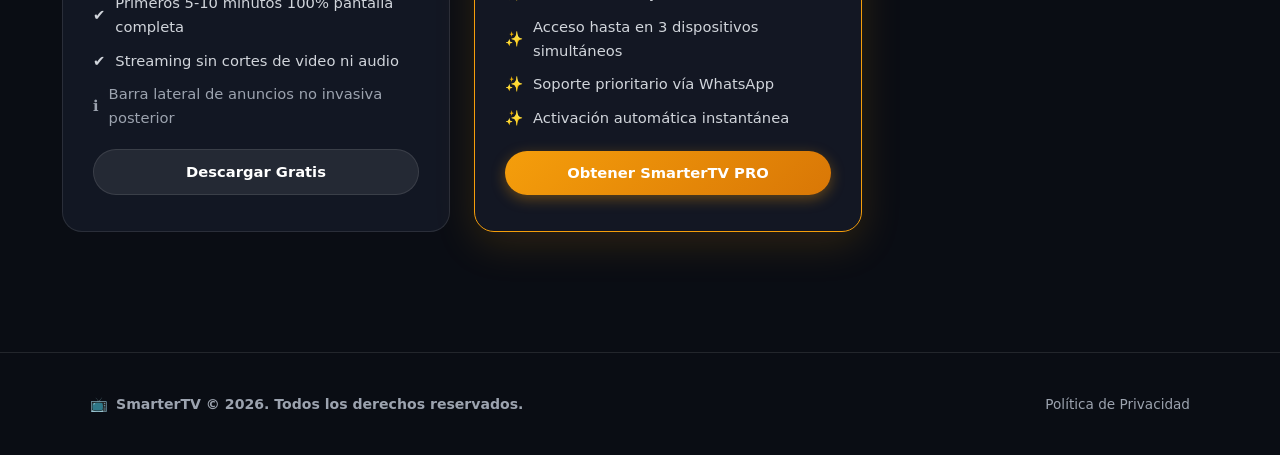
==== commit 0f89ff56: "Optimize ad placement and responsive sidebar breakpoint" ====
--- a/index.html
+++ b/index.html
@@ -103,6 +103,19 @@
             <div style="font-size: 0.9rem;">Escribe este enlace en tu tele: <strong style="color: #818cf8;">https://iptv.keopstore.online/download/smartertv.apk</strong></div>
           </div>
         </div>
+
+        <!-- Banner AdSense Horizontal -->
+        <div style="margin: 30px auto 10px; max-width: 728px; min-height: 90px; text-align: center; overflow: hidden;">
+          <ins class="adsbygoogle"
+               style="display:block"
+               data-ad-client="ca-pub-8020880380669433"
+               data-ad-slot="auto"
+               data-ad-format="auto"
+               data-full-width-responsive="true"></ins>
+          <script>
+               (adsbygoogle = window.adsbygoogle || []).push({});
+          </script>
+        </div>
       </section>
 
       <!-- Features Grid -->
--- a/css/web.css
+++ b/css/web.css
@@ -539,7 +539,7 @@
   display: block;
 }
 
-@media (max-width: 1100px) {
+@media (max-width: 920px) {
   .web-layout {
     flex-direction: column;
     padding: 0 16px;
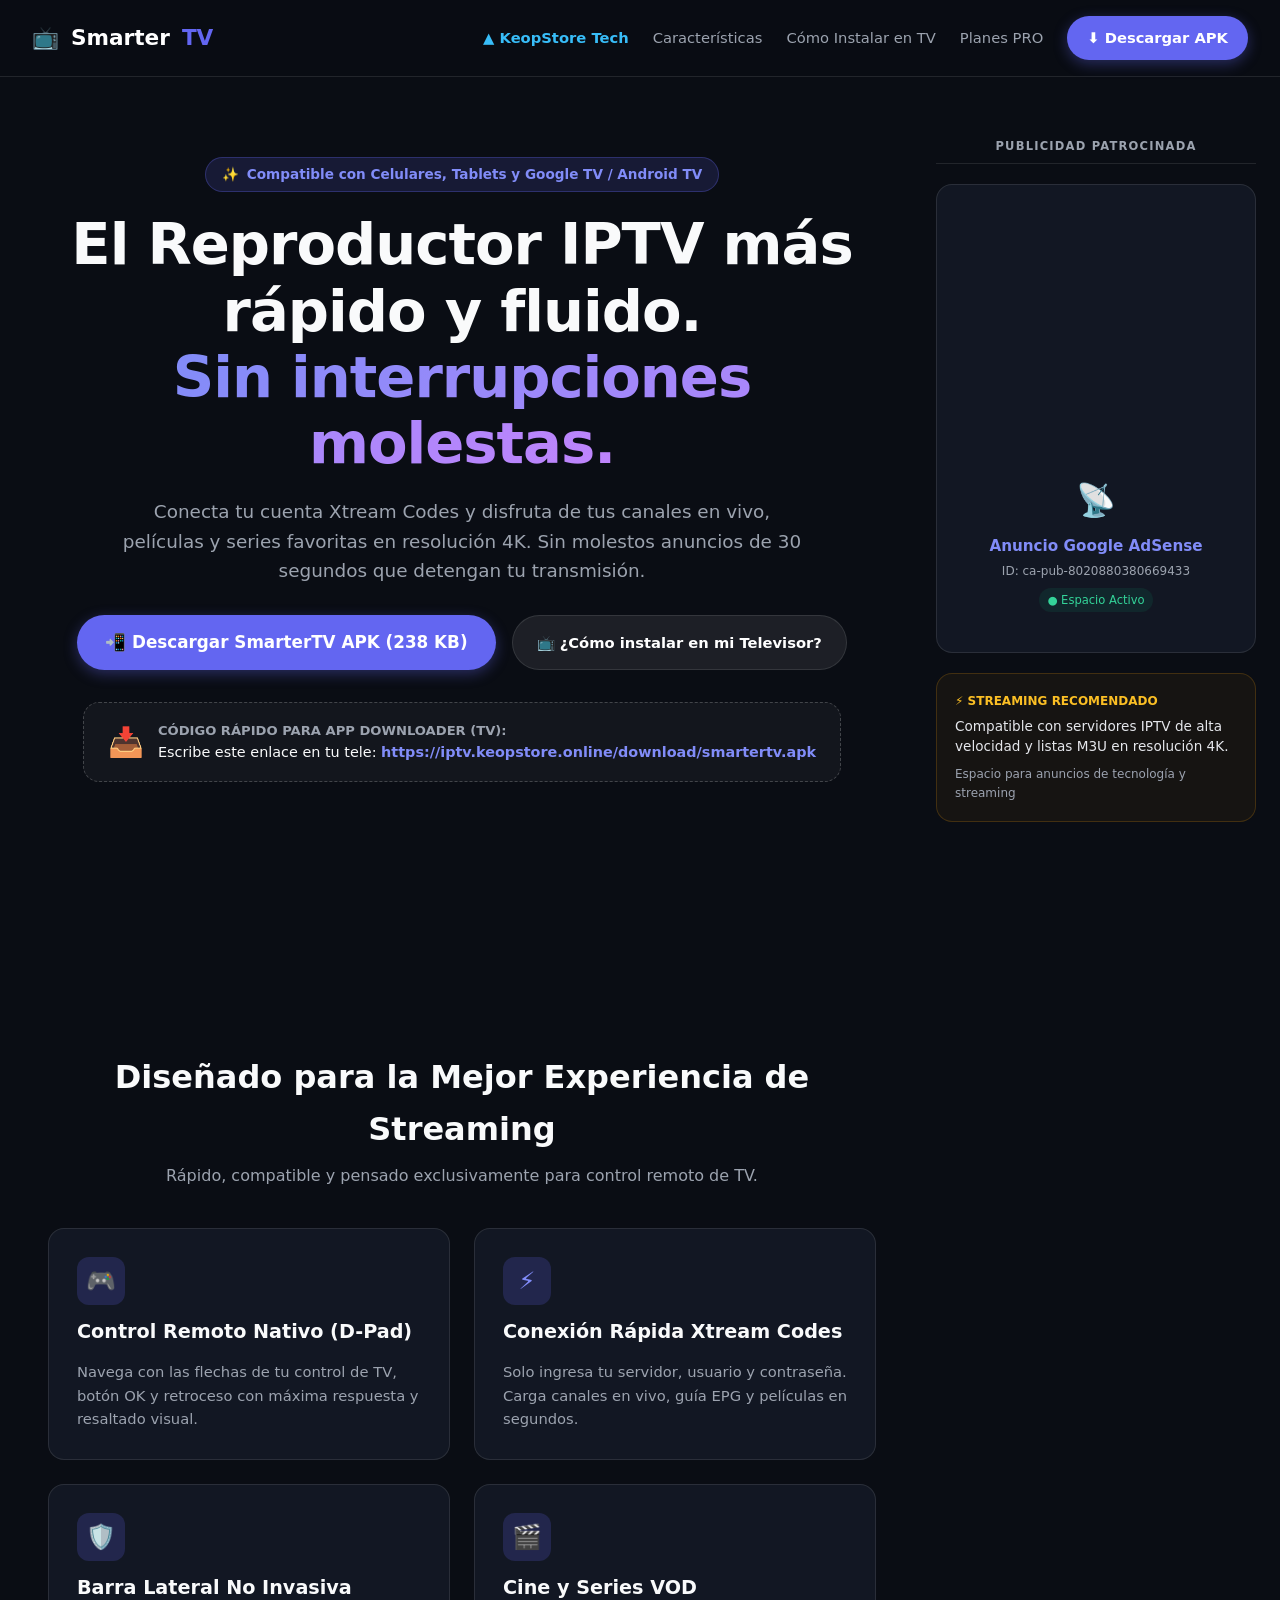
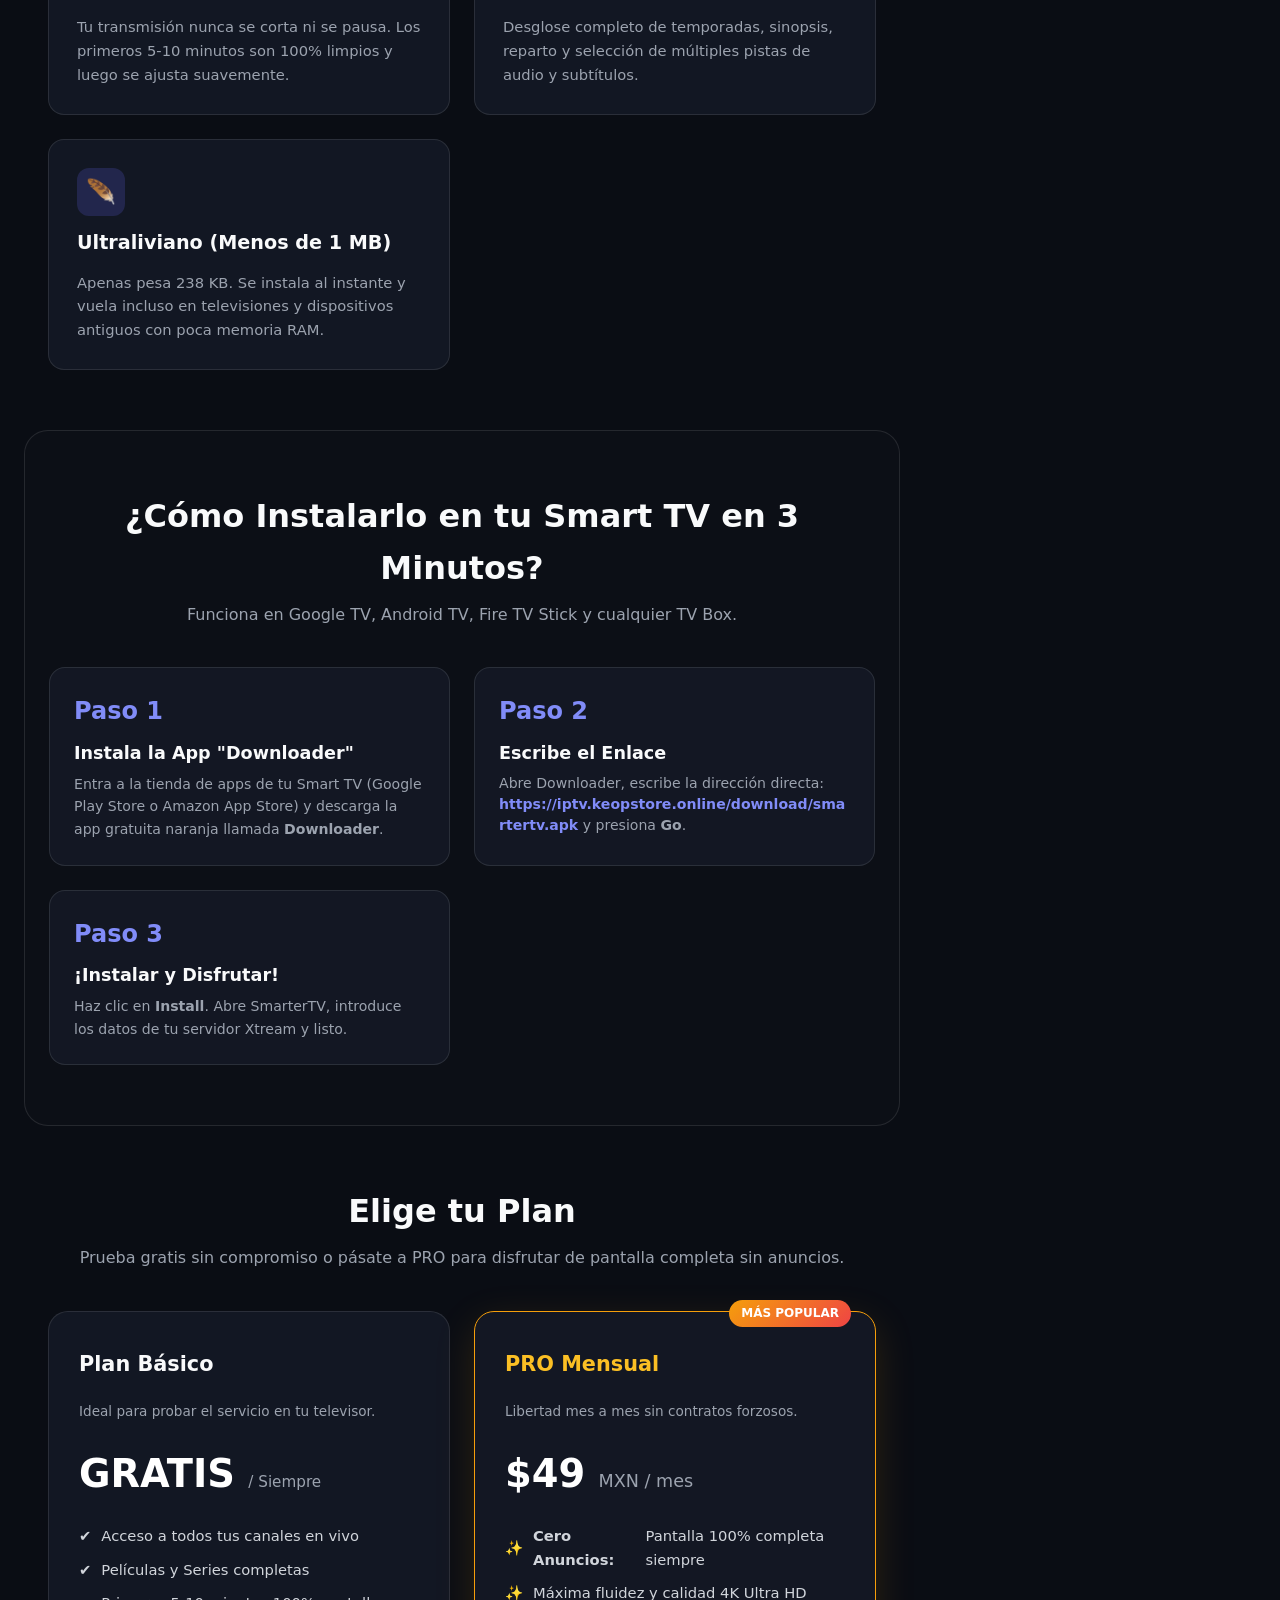
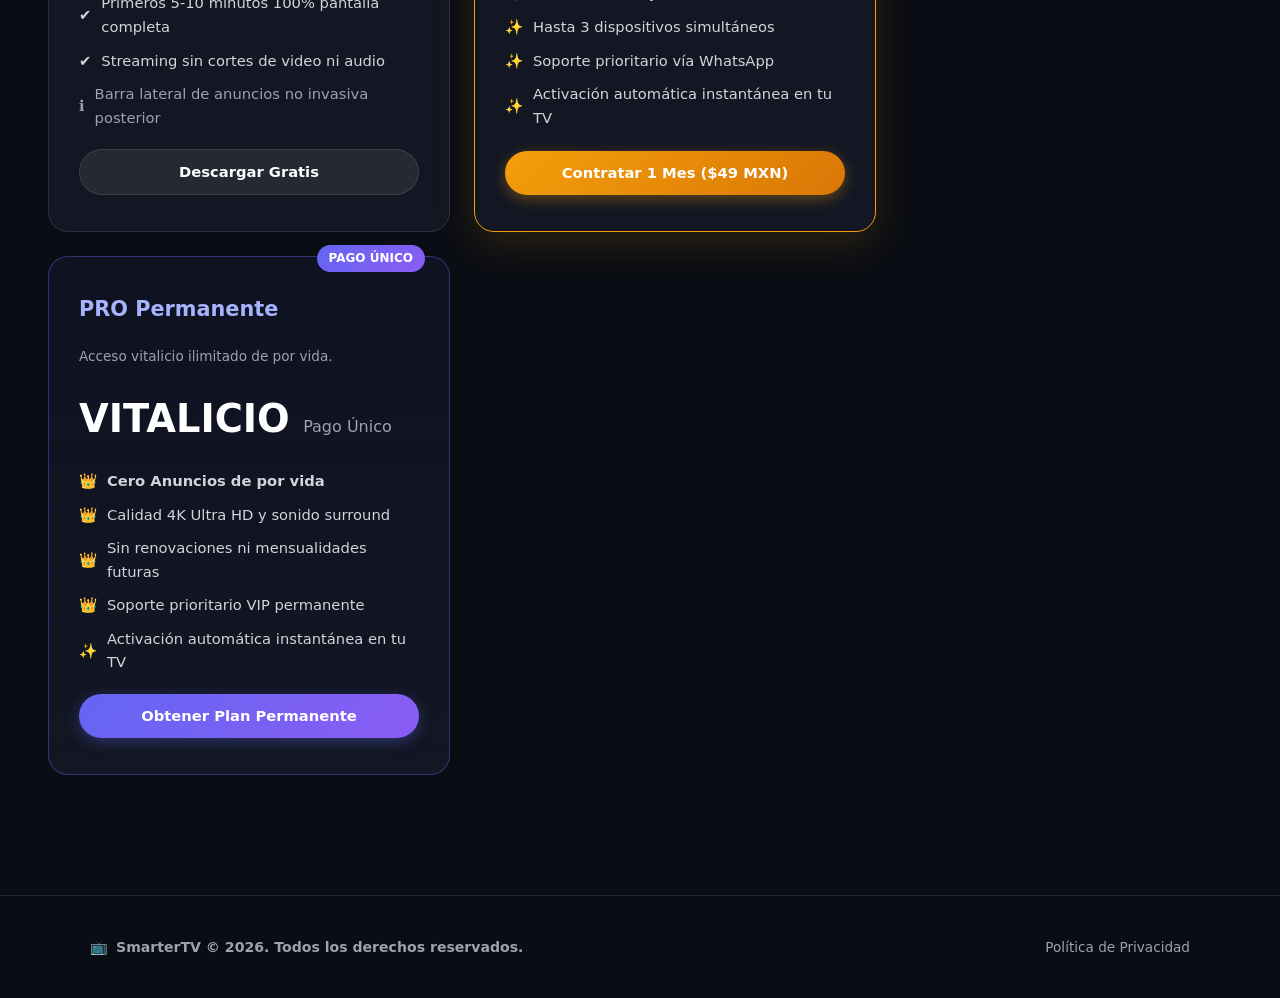
==== commit 13621e23: "Integrate Mercado Pago links with 100% automatic TV activation, payment success portal, and backgrou" ====
--- a/index.html
+++ b/index.html
@@ -65,6 +65,11 @@
     </nav>
   </header>
 
+  <!-- Banner de detección de TV al escanear QR -->
+  <div id="deviceDetectedBanner" style="display: none; background: linear-gradient(90deg, rgba(16, 185, 129, 0.18), rgba(99, 102, 241, 0.18)); border-bottom: 1px solid rgba(16, 185, 129, 0.35); padding: 12px 20px; text-align: center; font-size: 0.92rem; color: #34d399;">
+    📺 <strong>¡Televisor Conectado!</strong> ID: <span id="bannerDeviceId" style="font-family: monospace; font-weight: 800; color: #fbbf24;"></span>. Al completar tu pago, tu TV se activará automáticamente sin teclear nada.
+  </div>
+
   <!-- Main Web Layout with Right Ad Sidebar -->
   <div class="web-layout">
 
@@ -206,10 +211,10 @@
       <section id="pricing" class="section">
         <div class="section-header">
           <h2 class="section-title">Elige tu Plan</h2>
-          <p style="color: var(--text-muted);">Prueba gratis sin compromiso o pásate a PRO para disfrutar de pantalla completa.</p>
-        </div>
-
-        <div class="pricing-grid">
+          <p style="color: var(--text-muted);">Prueba gratis sin compromiso o pásate a PRO para disfrutar de pantalla completa sin anuncios.</p>
+        </div>
+
+        <div class="pricing-grid" style="max-width: 960px;">
           <!-- Free Plan -->
           <div class="price-card">
             <h3 style="font-size: 1.3rem;">Plan Básico</h3>
@@ -227,26 +232,49 @@
             <a href="/download/smartertv.apk" class="btn btn-secondary" style="margin-top: auto;">Descargar Gratis</a>
           </div>
 
-          <!-- PRO Plan -->
+          <!-- PRO Mensual Plan -->
           <div class="price-card featured">
             <div style="position: absolute; top: -12px; right: 24px; background: linear-gradient(135deg, #f59e0b, #ef4444); color:#fff; font-size:0.75rem; font-weight:800; padding:4px 12px; border-radius:9999px;">
               MÁS POPULAR
             </div>
 
-            <h3 style="font-size: 1.3rem; color: #fbbf24;">SmarterTV PRO</h3>
-            <p style="color: var(--text-muted); font-size: 0.85rem;">Experiencia cinematográfica premium al 100%.</p>
+            <h3 style="font-size: 1.3rem; color: #fbbf24;">PRO Mensual</h3>
+            <p style="color: var(--text-muted); font-size: 0.85rem;">Libertad mes a mes sin contratos forzosos.</p>
             <div class="price-tag">$49 <span style="font-size:1.1rem;">MXN / mes</span></div>
 
             <ul class="feature-list">
               <li><span>✨</span> <strong>Cero Anuncios:</strong> Pantalla 100% completa siempre</li>
               <li><span>✨</span> Máxima fluidez y calidad 4K Ultra HD</li>
-              <li><span>✨</span> Acceso hasta en 3 dispositivos simultáneos</li>
+              <li><span>✨</span> Hasta 3 dispositivos simultáneos</li>
               <li><span>✨</span> Soporte prioritario vía WhatsApp</li>
-              <li><span>✨</span> Activación automática instantánea</li>
+              <li><span>✨</span> Activación automática instantánea en tu TV</li>
             </ul>
 
-            <a href="#pricing" onclick="alert('Escanea el código QR desde tu app SmarterTV en la tele o contáctanos para activar tu código PRO.')" class="btn btn-gold" style="margin-top: auto;">
-              Obtener SmarterTV PRO
+            <a href="javascript:void(0)" onclick="openCheckoutModal('mensual')" class="btn btn-gold" style="margin-top: auto;">
+              Contratar 1 Mes ($49 MXN)
+            </a>
+          </div>
+
+          <!-- PRO Permanente Plan -->
+          <div class="price-card" style="border-color: rgba(99, 102, 241, 0.4); background: linear-gradient(180deg, rgba(99,102,241,0.06), var(--bg-card));">
+            <div style="position: absolute; top: -12px; right: 24px; background: linear-gradient(135deg, #6366f1, #8b5cf6); color:#fff; font-size:0.75rem; font-weight:800; padding:4px 12px; border-radius:9999px;">
+              PAGO ÚNICO
+            </div>
+
+            <h3 style="font-size: 1.3rem; color: #a5b4fc;">PRO Permanente</h3>
+            <p style="color: var(--text-muted); font-size: 0.85rem;">Acceso vitalicio ilimitado de por vida.</p>
+            <div class="price-tag">VITALICIO <span style="font-size:1.0rem;">Pago Único</span></div>
+
+            <ul class="feature-list">
+              <li><span>👑</span> <strong>Cero Anuncios de por vida</strong></li>
+              <li><span>👑</span> Calidad 4K Ultra HD y sonido surround</li>
+              <li><span>👑</span> Sin renovaciones ni mensualidades futuras</li>
+              <li><span>👑</span> Soporte prioritario VIP permanente</li>
+              <li><span>✨</span> Activación automática instantánea en tu TV</li>
+            </ul>
+
+            <a href="javascript:void(0)" onclick="openCheckoutModal('permanente')" class="btn btn-primary" style="margin-top: auto; background: linear-gradient(135deg, #6366f1, #8b5cf6); color: white;">
+              Obtener Plan Permanente
             </a>
           </div>
         </div>
@@ -308,5 +336,115 @@
     </div>
   </footer>
 
+  <!-- Modal Checkout SmarterTV PRO -->
+  <div id="checkoutModal" style="display: none; position: fixed; inset: 0; background: rgba(0,0,0,0.85); z-index: 9999; align-items: center; justify-content: center; padding: 20px; backdrop-filter: blur(8px);">
+    <div style="background: var(--bg-card); border: 1px solid var(--border); border-radius: 24px; padding: 32px 28px; max-width: 460px; width: 100%; box-shadow: 0 20px 40px rgba(0,0,0,0.6); text-align: center;">
+      <div style="font-size: 2.2rem; margin-bottom: 8px;">👑</div>
+      <h3 style="font-size: 1.4rem; font-weight: 800; color: #fbbf24; margin-bottom: 6px;">SmarterTV PRO</h3>
+      <p style="color: var(--text-muted); font-size: 0.88rem; margin-bottom: 16px;">
+        Disfruta de streaming 4K ilimitado sin cortes ni publicidad en tu televisor.
+      </p>
+
+      <div id="modalDeviceBadge" style="display: none; background: rgba(16, 185, 129, 0.12); border: 1px solid rgba(16, 185, 129, 0.3); border-radius: 12px; padding: 10px; margin-bottom: 16px; font-size: 0.85rem; color: #34d399;">
+        📺 Televisor vinculado: <strong id="modalDeviceId" style="font-family: monospace; color: white;"></strong>
+      </div>
+
+      <div style="display: flex; flex-direction: column; gap: 12px; margin-bottom: 20px;">
+        <!-- Botón Plan 1 Mes Mercado Pago -->
+        <a id="mpBtn1Mes" href="https://mpago.la/1PZuSrR" target="_blank" class="btn btn-gold" style="padding: 13px; font-size: 0.95rem; justify-content: center; gap: 8px; text-decoration: none;">
+          <span>🌟 Pagar Plan 1 Mes ($49 MXN)</span>
+        </a>
+
+        <!-- Botón Plan Permanente Mercado Pago -->
+        <a id="mpBtnPermanente" href="https://mpago.la/3396jnv" target="_blank" class="btn btn-primary" style="padding: 13px; font-size: 0.95rem; justify-content: center; gap: 8px; text-decoration: none; background: linear-gradient(135deg, #6366f1, #8b5cf6); color: white;">
+          <span>👑 Pagar Plan Permanente (Vitalicio)</span>
+        </a>
+
+        <!-- Botón WhatsApp -->
+        <a id="waPayBtn" href="https://wa.me/?text=Hola,%20deseo%20activar%20mi%20suscripción%20SmarterTV%20PRO" target="_blank" class="btn btn-secondary" style="padding: 12px; font-size: 0.9rem; justify-content: center; gap: 8px; border-color: #25d366; color: #25d366; text-decoration: none;">
+          <span>💬 Pagar por WhatsApp / SPEI / OXXO</span>
+        </a>
+      </div>
+
+      <div style="font-size: 0.78rem; color: var(--text-muted); background: rgba(255,255,255,0.02); padding: 10px; border-radius: 10px; border: 1px dashed var(--border); margin-bottom: 16px;">
+        ⚡ <strong>Activación 100% Automática:</strong> Al pagar en Mercado Pago, tu televisor se desbloqueará de inmediato sin necesidad de ingresar códigos.
+      </div>
+
+      <button type="button" onclick="closeCheckoutModal()" class="btn btn-secondary" style="width: 100%; justify-content: center; font-size: 0.85rem;">
+        Cerrar
+      </button>
+    </div>
+  </div>
+
+  <script>
+    const MP_1MES_URL = "https://mpago.la/1PZuSrR";
+    const MP_PERMANENTE_URL = "https://mpago.la/3396jnv";
+
+    function getDeviceFromUrl() {
+      let params = new URLSearchParams(window.location.search);
+      let dev = params.get("device") || params.get("id") || params.get("external_reference");
+      if (!dev && window.location.hash.includes("?")) {
+        const hashQuery = window.location.hash.split("?")[1];
+        params = new URLSearchParams(hashQuery);
+        dev = params.get("device") || params.get("id") || params.get("external_reference");
+      }
+      if (dev) {
+        dev = dev.trim().toUpperCase();
+        sessionStorage.setItem("smartertv_device", dev);
+        return dev;
+      }
+      return (sessionStorage.getItem("smartertv_device") || "").trim().toUpperCase();
+    }
+
+    function initCheckoutLinks() {
+      const dev = getDeviceFromUrl();
+      const btn1Mes = document.getElementById("mpBtn1Mes");
+      const btnPerma = document.getElementById("mpBtnPermanente");
+      const waBtn = document.getElementById("waPayBtn");
+      const banner = document.getElementById("deviceDetectedBanner");
+      const bannerId = document.getElementById("bannerDeviceId");
+      const modalBadge = document.getElementById("modalDeviceBadge");
+      const modalId = document.getElementById("modalDeviceId");
+
+      let refParam = dev ? `?external_reference=${encodeURIComponent(dev)}` : "";
+
+      if (btn1Mes) btn1Mes.href = MP_1MES_URL + refParam;
+      if (btnPerma) btnPerma.href = MP_PERMANENTE_URL + refParam;
+
+      if (waBtn) {
+        const text = dev 
+          ? `Hola, deseo activar mi membresía SmarterTV PRO para mi televisor con ID: ${dev}`
+          : `Hola, deseo activar mi membresía SmarterTV PRO`;
+        waBtn.href = `https://wa.me/?text=${encodeURIComponent(text)}`;
+      }
+
+      if (dev) {
+        if (banner) {
+          banner.style.display = "block";
+          if (bannerId) bannerId.textContent = dev;
+        }
+        if (modalBadge) {
+          modalBadge.style.display = "block";
+          if (modalId) modalId.textContent = dev;
+        }
+      }
+    }
+
+    function openCheckoutModal(focusPlan) {
+      initCheckoutLinks();
+      document.getElementById("checkoutModal").style.display = "flex";
+      if (focusPlan === "permanente") {
+        document.getElementById("mpBtnPermanente")?.focus();
+      } else {
+        document.getElementById("mpBtn1Mes")?.focus();
+      }
+    }
+
+    function closeCheckoutModal() {
+      document.getElementById("checkoutModal").style.display = "none";
+    }
+
+    window.addEventListener("DOMContentLoaded", initCheckoutLinks);
+  </script>
 </body>
 </html>
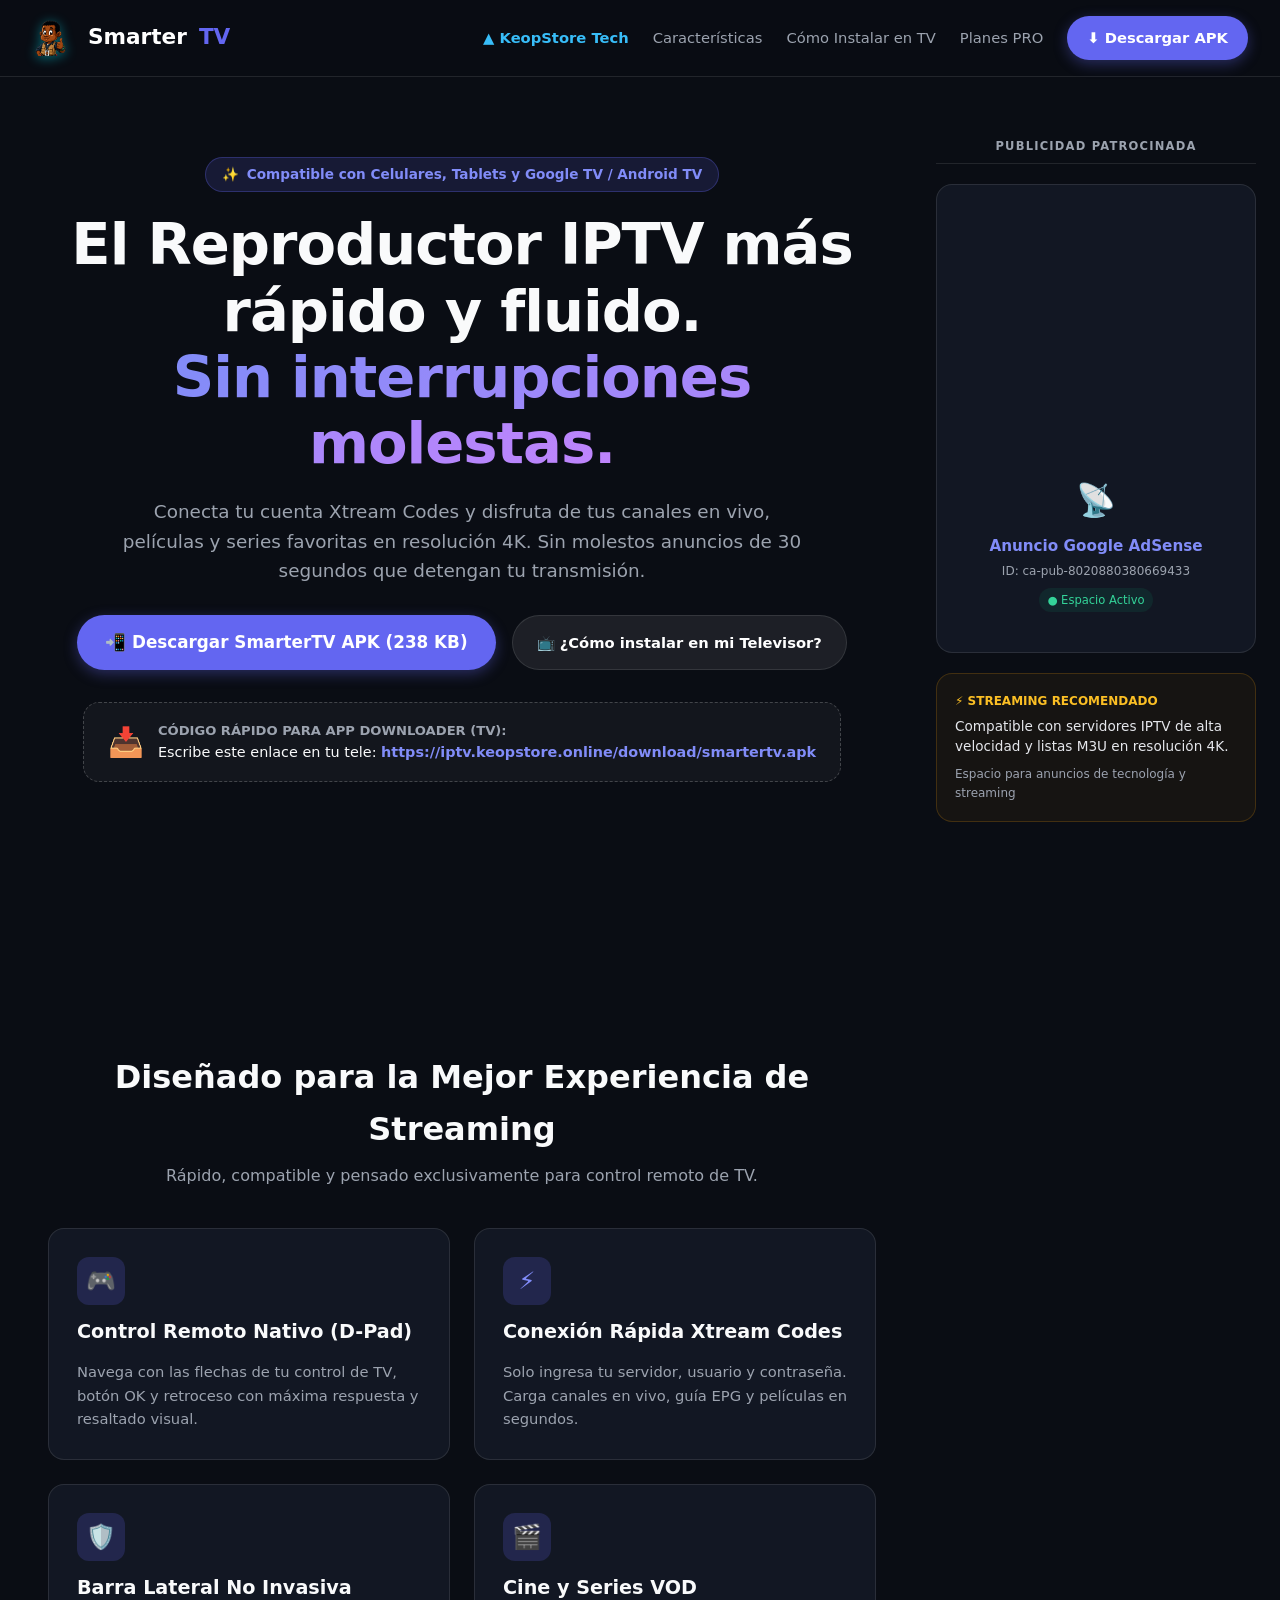
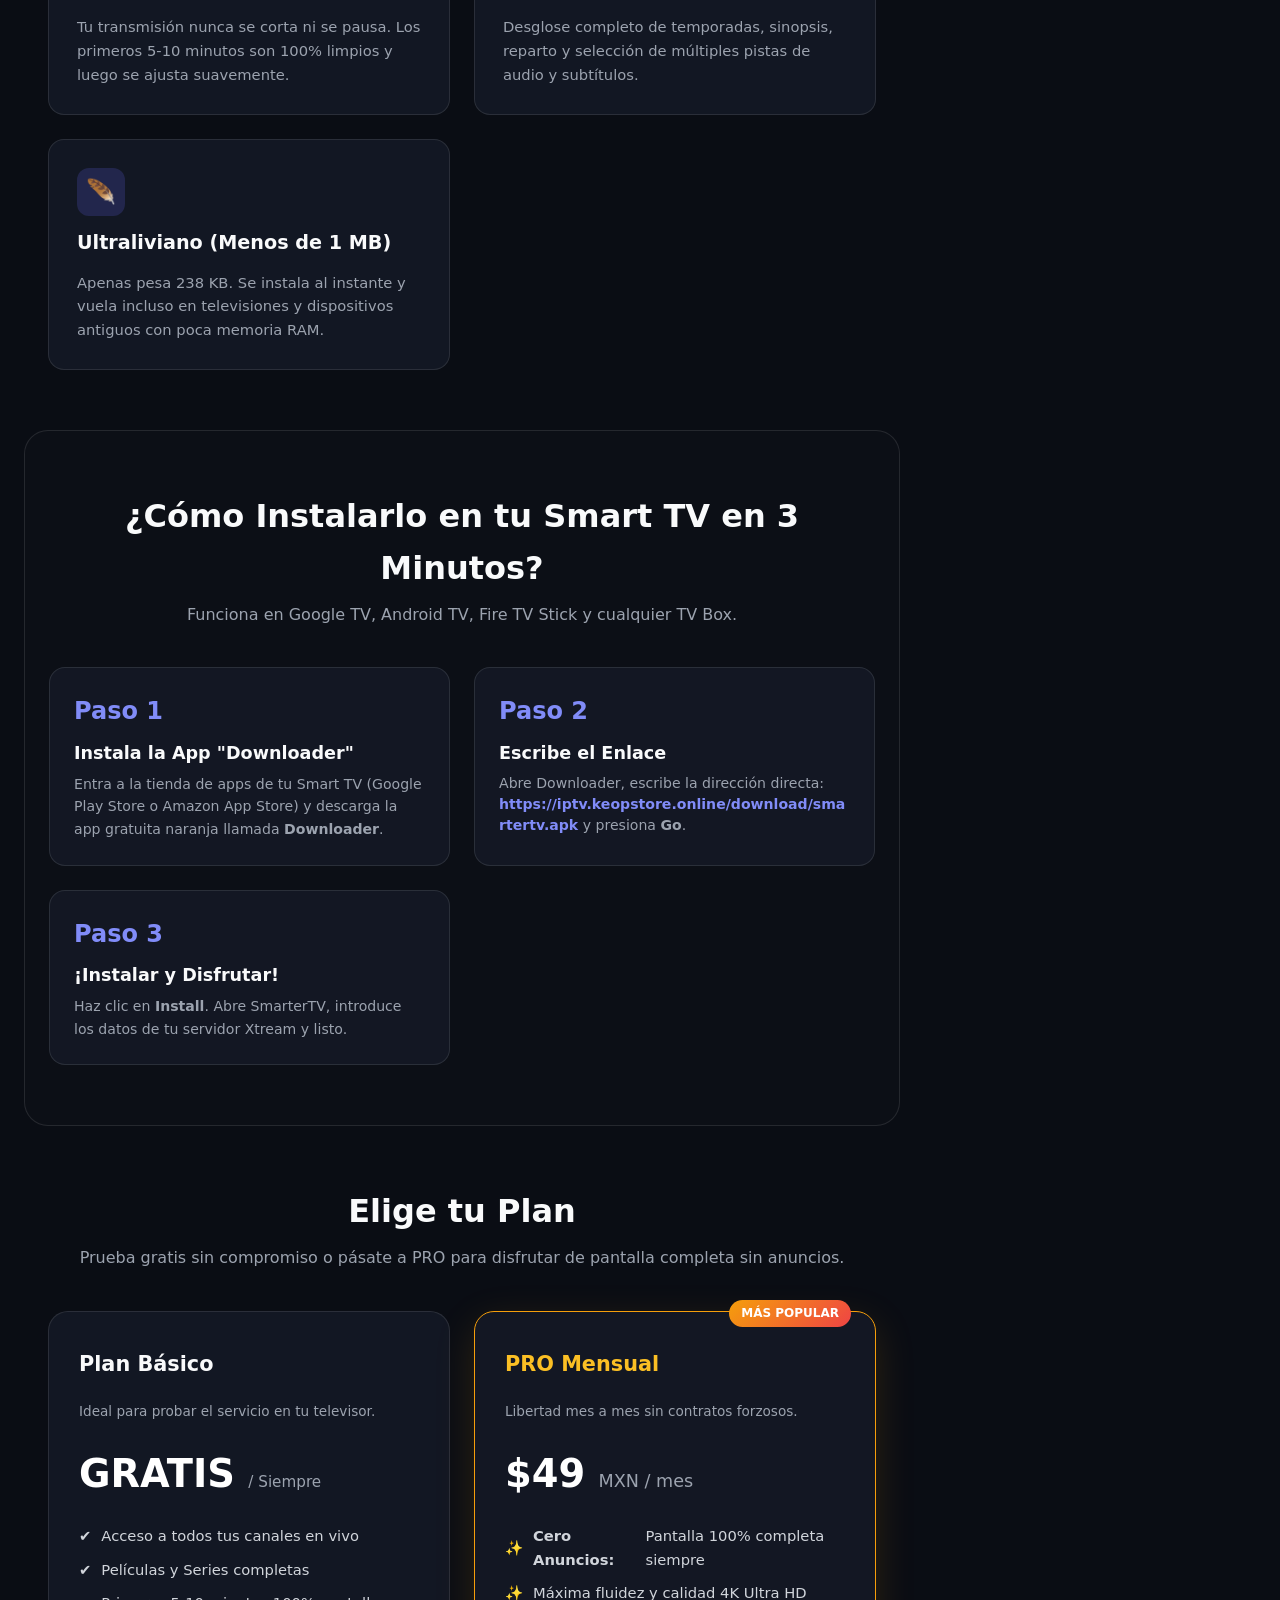
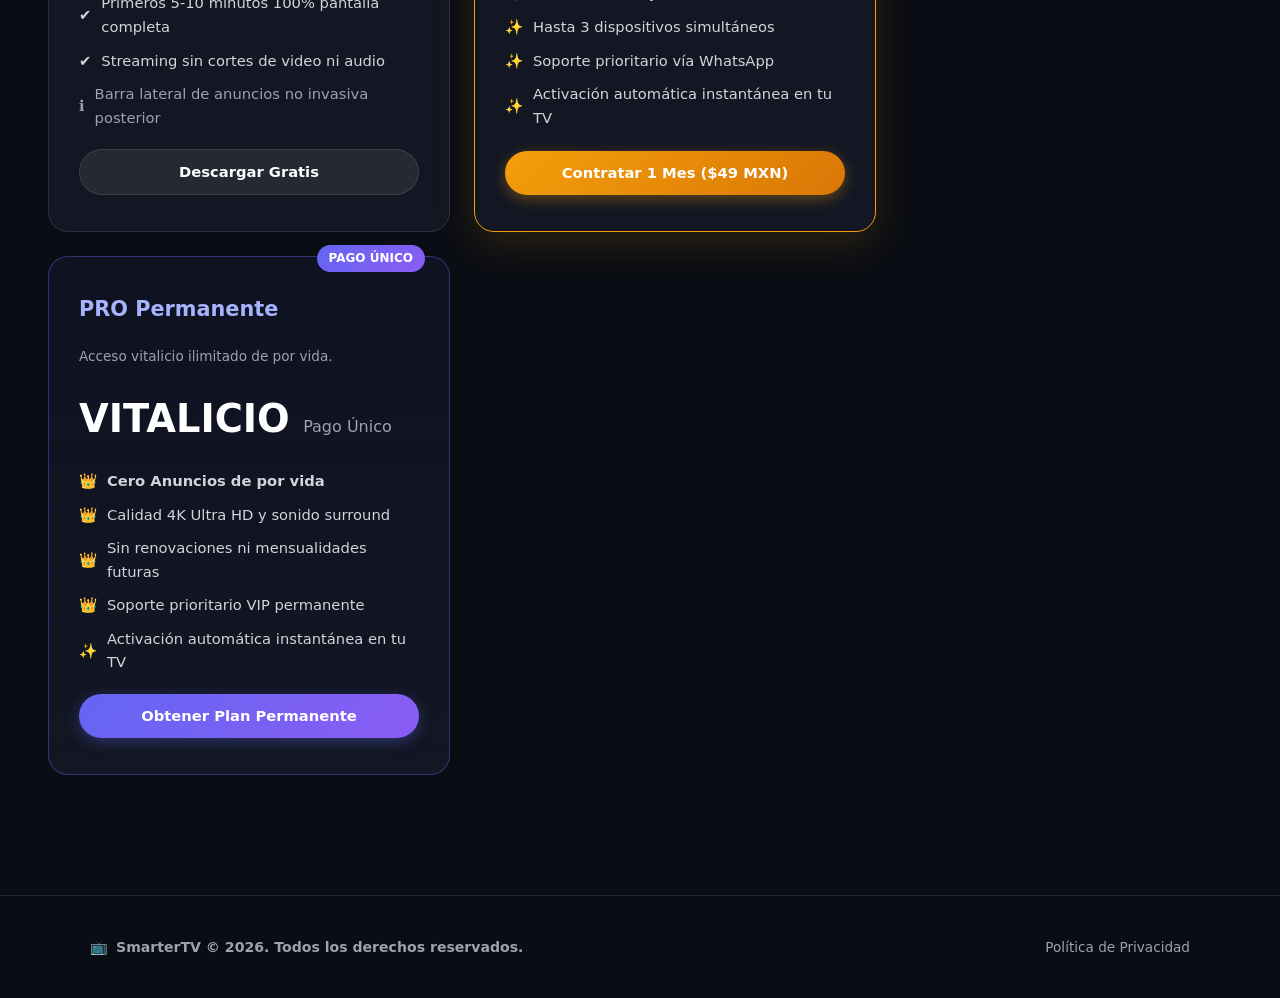
==== commit e71b6f36: "Restore clean and stable playback screen, remove floating drawer, and set new cartoon mascot as offi" ====
--- a/index.html
+++ b/index.html
@@ -9,6 +9,7 @@
   <meta name="robots" content="index, follow">
   <meta name="google-site-verification" content="9b9QQz3nNaq6kg4qbpo79IBWrQBUPNA_Uh6lxM2m7lY">
   <link rel="canonical" href="https://iptv.keopstore.online/">
+  <link rel="icon" type="image/png" href="/assets/mascot.png">
 
   <!-- Open Graph / Redes Sociales y WhatsApp -->
   <meta property="og:type" content="website">
@@ -52,7 +53,8 @@
   <!-- Navigation -->
   <header class="navbar">
     <a href="#" class="nav-brand">
-      <span>📺</span> Smarter<span>TV</span>
+      <img src="/assets/mascot.png" alt="SmarterTV Mascot" style="width: 36px; height: 36px; object-fit: contain; vertical-align: middle; margin-right: 8px; filter: drop-shadow(0 2px 6px rgba(0,240,255,0.4));">
+      Smarter<span>TV</span>
     </a>
     <nav class="nav-links">
       <a href="https://keopstore.online" target="_blank" class="nav-link" style="color: #38bdf8; font-weight: 600;">▲ KeopStore Tech</a>
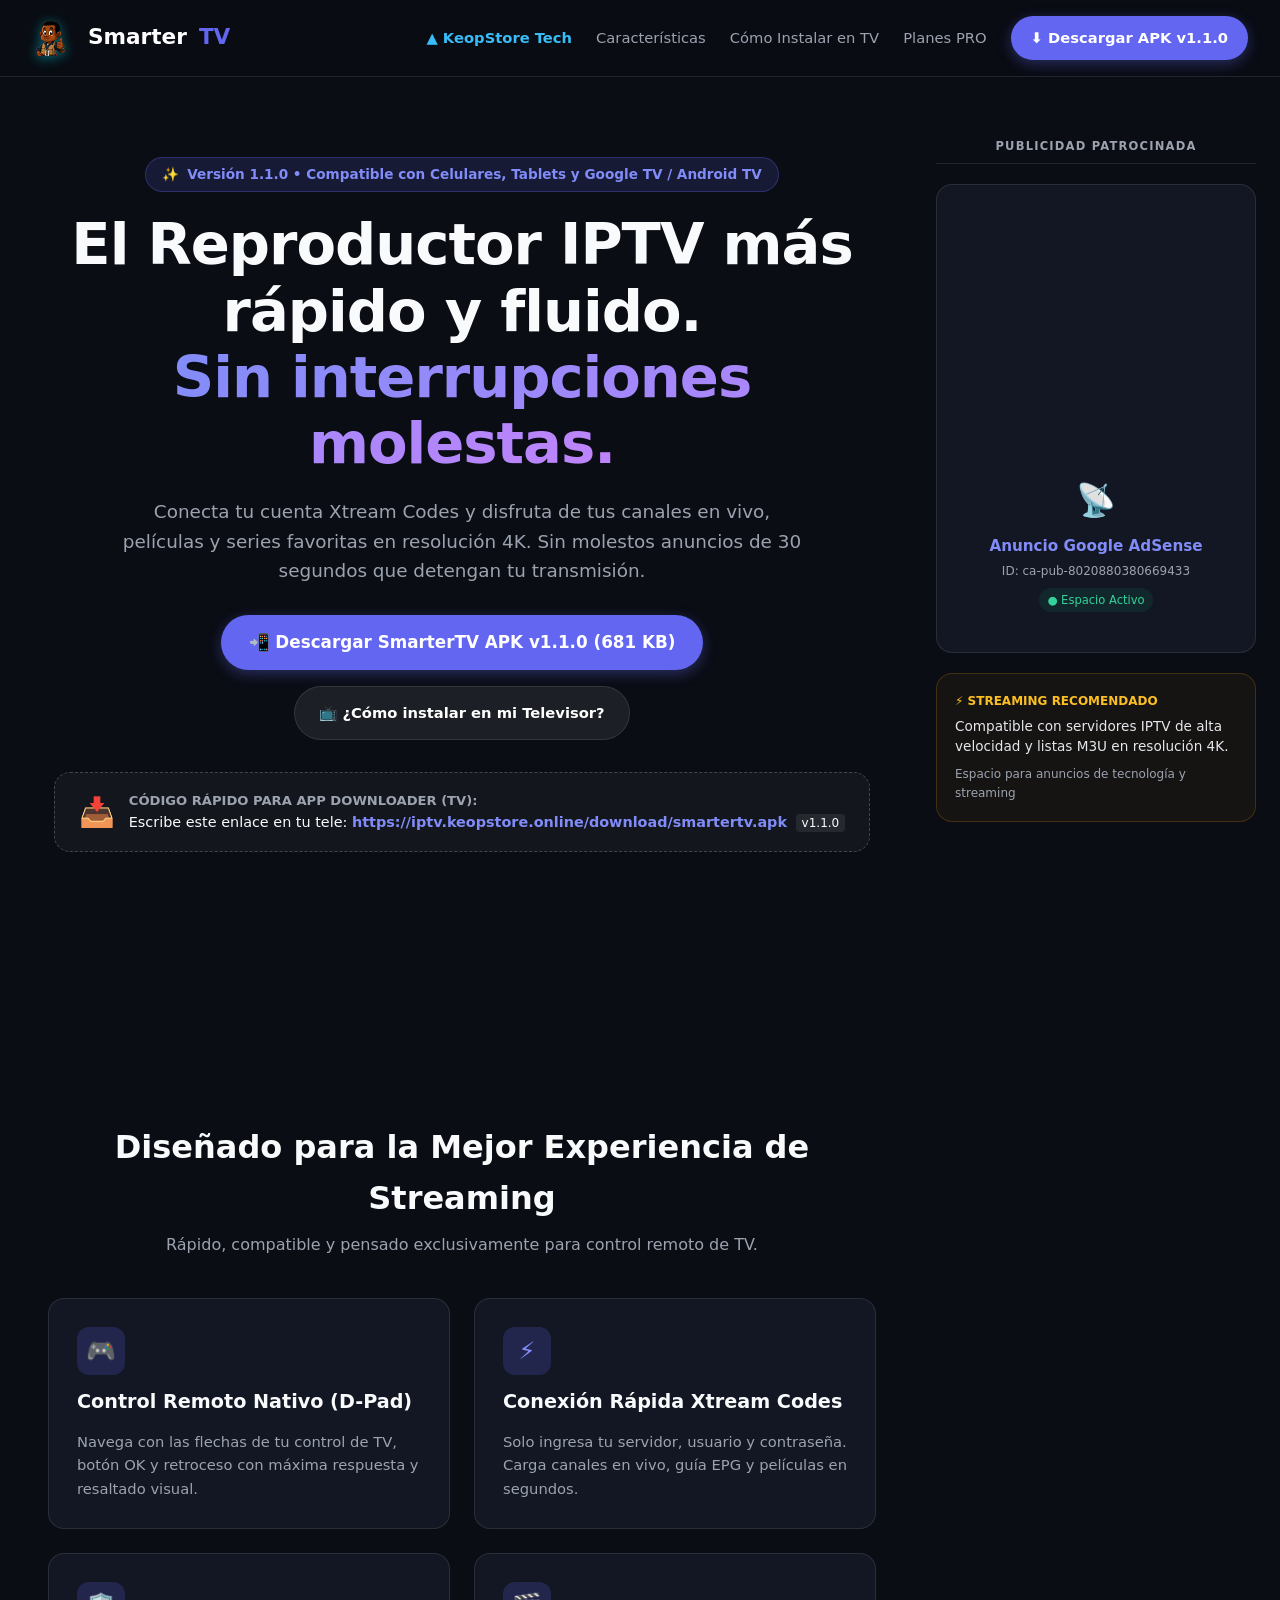
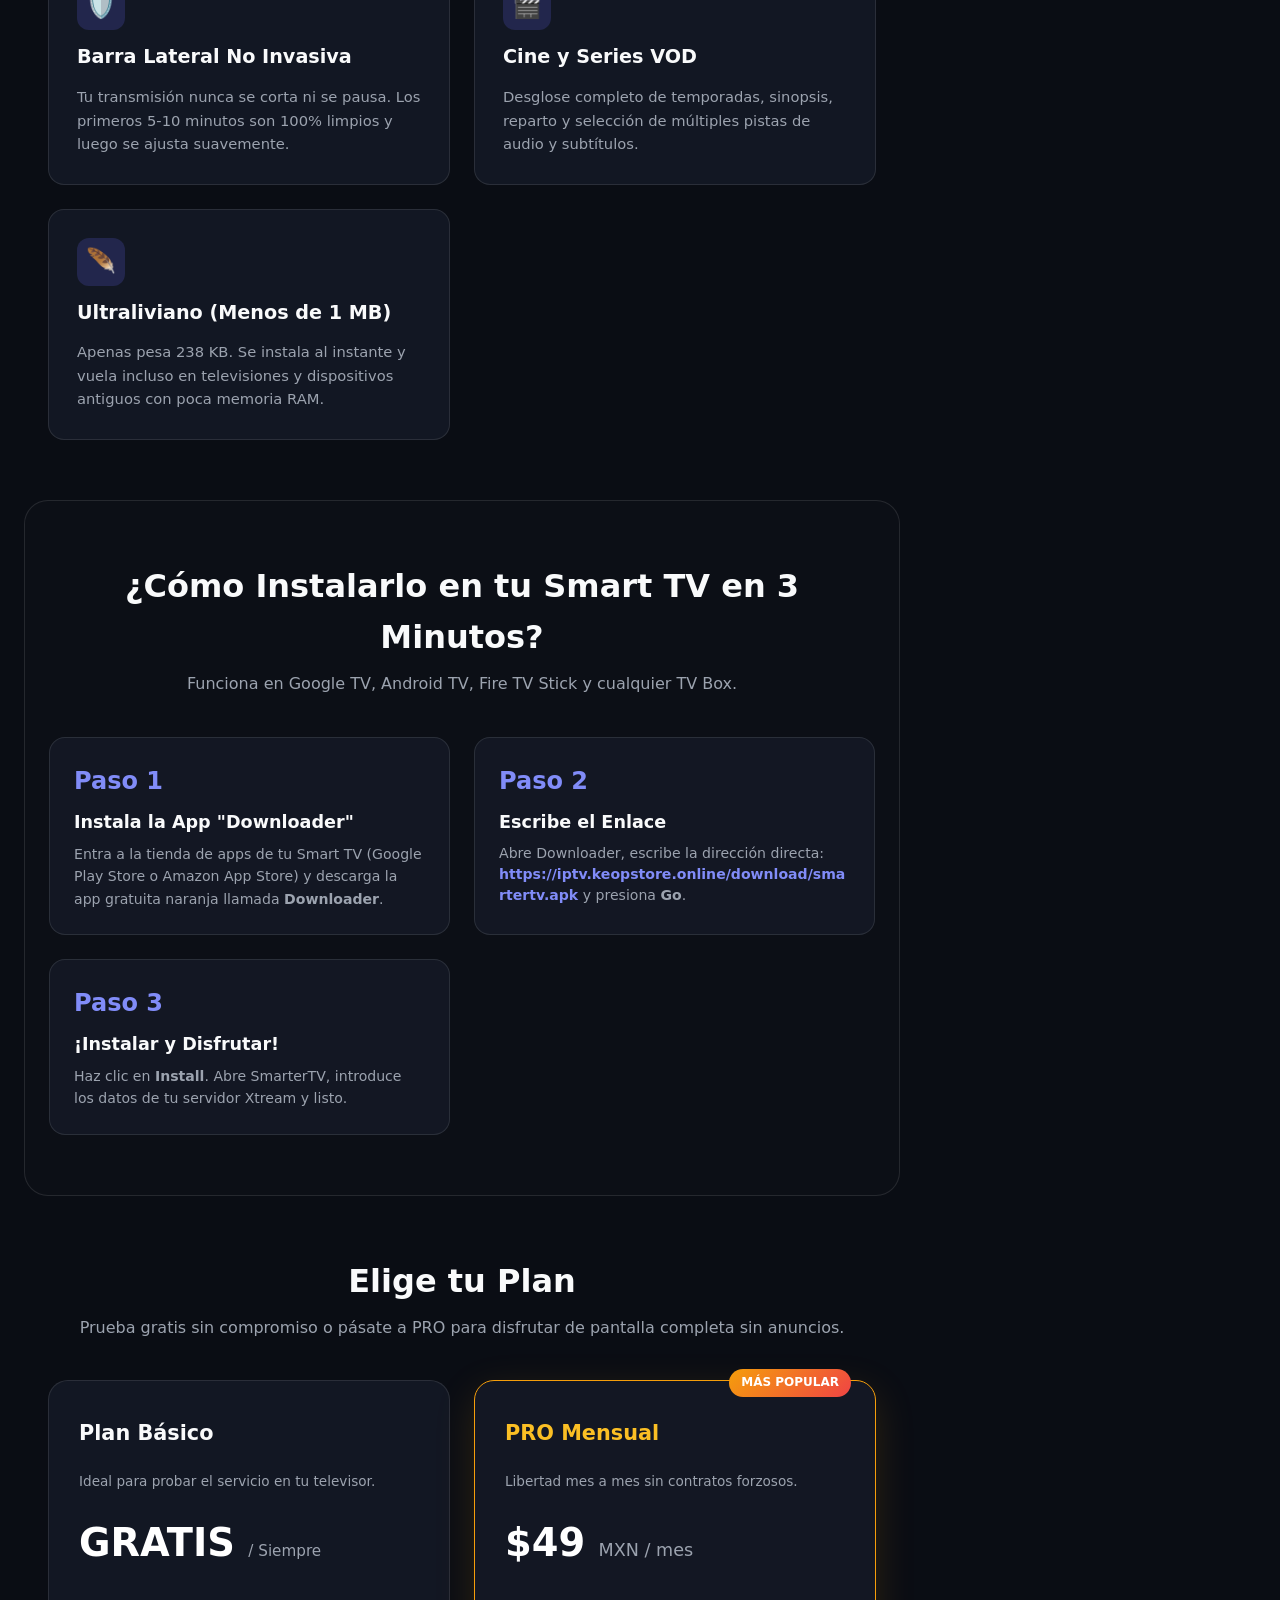
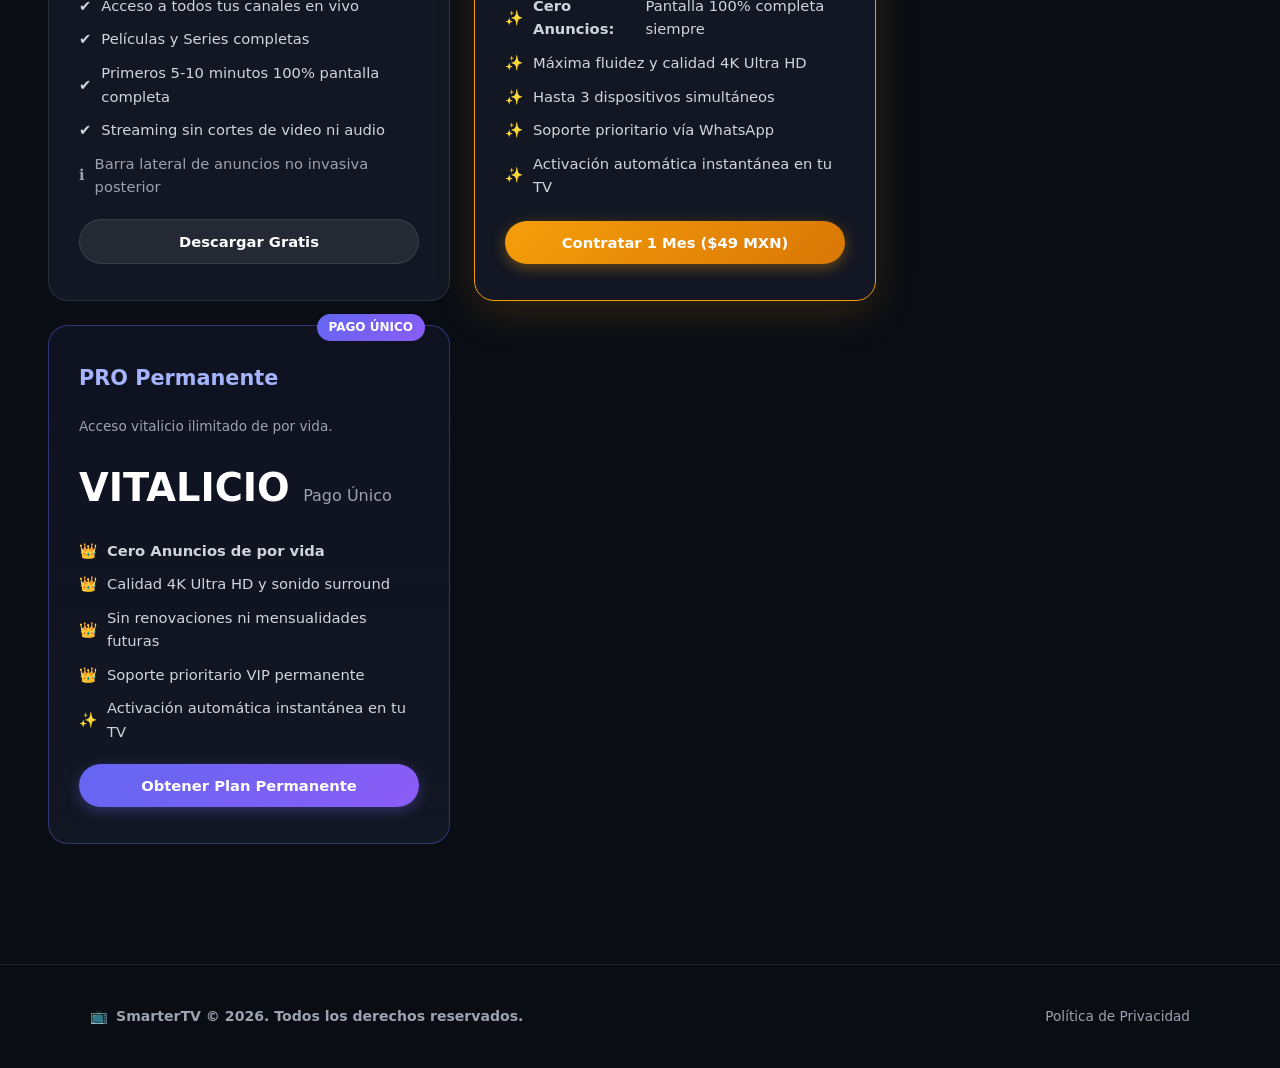
==== commit 7f85b9fb: "feat: Registro oficial de versiones v1.1.0 e indicador visual en app, landing y admin" ====
--- a/index.html
+++ b/index.html
@@ -62,7 +62,7 @@
       <a href="#how-to-install" class="nav-link">Cómo Instalar en TV</a>
       <a href="#pricing" class="nav-link">Planes PRO</a>
       <a href="/download/smartertv.apk" class="btn btn-primary">
-        <span>⬇️ Descargar APK</span>
+        <span>⬇️ Descargar APK v1.1.0</span>
       </a>
     </nav>
   </header>
@@ -81,7 +81,7 @@
       <!-- Hero Section -->
       <section class="hero">
         <div class="hero-pill">
-          <span>✨</span> Compatible con Celulares, Tablets y Google TV / Android TV
+          <span>✨</span> Versión 1.1.0 &bull; Compatible con Celulares, Tablets y Google TV / Android TV
         </div>
 
         <h1 class="hero-title">
@@ -95,7 +95,7 @@
 
         <div class="hero-actions">
           <a href="/download/smartertv.apk" class="btn btn-primary" style="padding: 14px 28px; font-size: 1.05rem;">
-            <span>📲 Descargar SmarterTV APK (238 KB)</span>
+            <span>📲 Descargar SmarterTV APK v1.1.0 (681 KB)</span>
           </a>
           <a href="#how-to-install" class="btn btn-secondary" style="padding: 14px 24px;">
             <span>📺 ¿Cómo instalar en mi Televisor?</span>
@@ -107,7 +107,7 @@
           <div style="font-size: 1.8rem;">📥</div>
           <div style="text-align: left;">
             <div style="font-size: 0.82rem; color: var(--text-muted); font-weight: 600;">CÓDIGO RÁPIDO PARA APP DOWNLOADER (TV):</div>
-            <div style="font-size: 0.9rem;">Escribe este enlace en tu tele: <strong style="color: #818cf8;">https://iptv.keopstore.online/download/smartertv.apk</strong></div>
+            <div style="font-size: 0.9rem;">Escribe este enlace en tu tele: <strong style="color: #818cf8;">https://iptv.keopstore.online/download/smartertv.apk</strong> <span style="font-size:0.75rem; background:rgba(255,255,255,0.08); padding:2px 6px; border-radius:4px; margin-left:4px;">v1.1.0</span></div>
           </div>
         </div>
 
--- a/css/web.css
+++ b/css/web.css
@@ -555,3 +555,71 @@
     position: static;
   }
 }
+
+@media (max-width: 768px) {
+  .navbar {
+    padding: 12px 16px;
+  }
+  .nav-links a.nav-link {
+    display: none;
+  }
+  .hero-title {
+    font-size: 2.1rem;
+    line-height: 1.2;
+  }
+  .hero-subtitle {
+    font-size: 0.95rem;
+  }
+  .hero-actions {
+    flex-direction: column;
+    align-items: stretch;
+  }
+  .hero-actions .btn {
+    width: 100%;
+    justify-content: center;
+  }
+  .features-grid {
+    grid-template-columns: 1fr !important;
+  }
+  .pricing-grid {
+    grid-template-columns: 1fr !important;
+  }
+  .steps-container {
+    grid-template-columns: 1fr !important;
+  }
+}
+
+/* ================= Modal Global Overlay ================= */
+.modal-overlay {
+  position: fixed !important;
+  inset: 0 !important;
+  top: 0 !important;
+  left: 0 !important;
+  right: 0 !important;
+  bottom: 0 !important;
+  width: 100vw !important;
+  height: 100vh !important;
+  background: rgba(8, 10, 18, 0.88) !important;
+  backdrop-filter: blur(12px) !important;
+  -webkit-backdrop-filter: blur(12px) !important;
+  display: flex !important;
+  align-items: center !important;
+  justify-content: center !important;
+  z-index: 10000 !important;
+  padding: 20px !important;
+  box-sizing: border-box !important;
+}
+
+.modal-box {
+  background: #141926 !important;
+  border: 1px solid rgba(255, 255, 255, 0.15) !important;
+  border-radius: 20px !important;
+  padding: 28px 24px !important;
+  max-width: 520px !important;
+  width: 100% !important;
+  box-shadow: 0 25px 60px -15px rgba(0, 0, 0, 0.9), 0 0 35px rgba(99, 102, 241, 0.25) !important;
+  position: relative !important;
+  box-sizing: border-box !important;
+  max-height: 90vh !important;
+  overflow-y: auto !important;
+}
